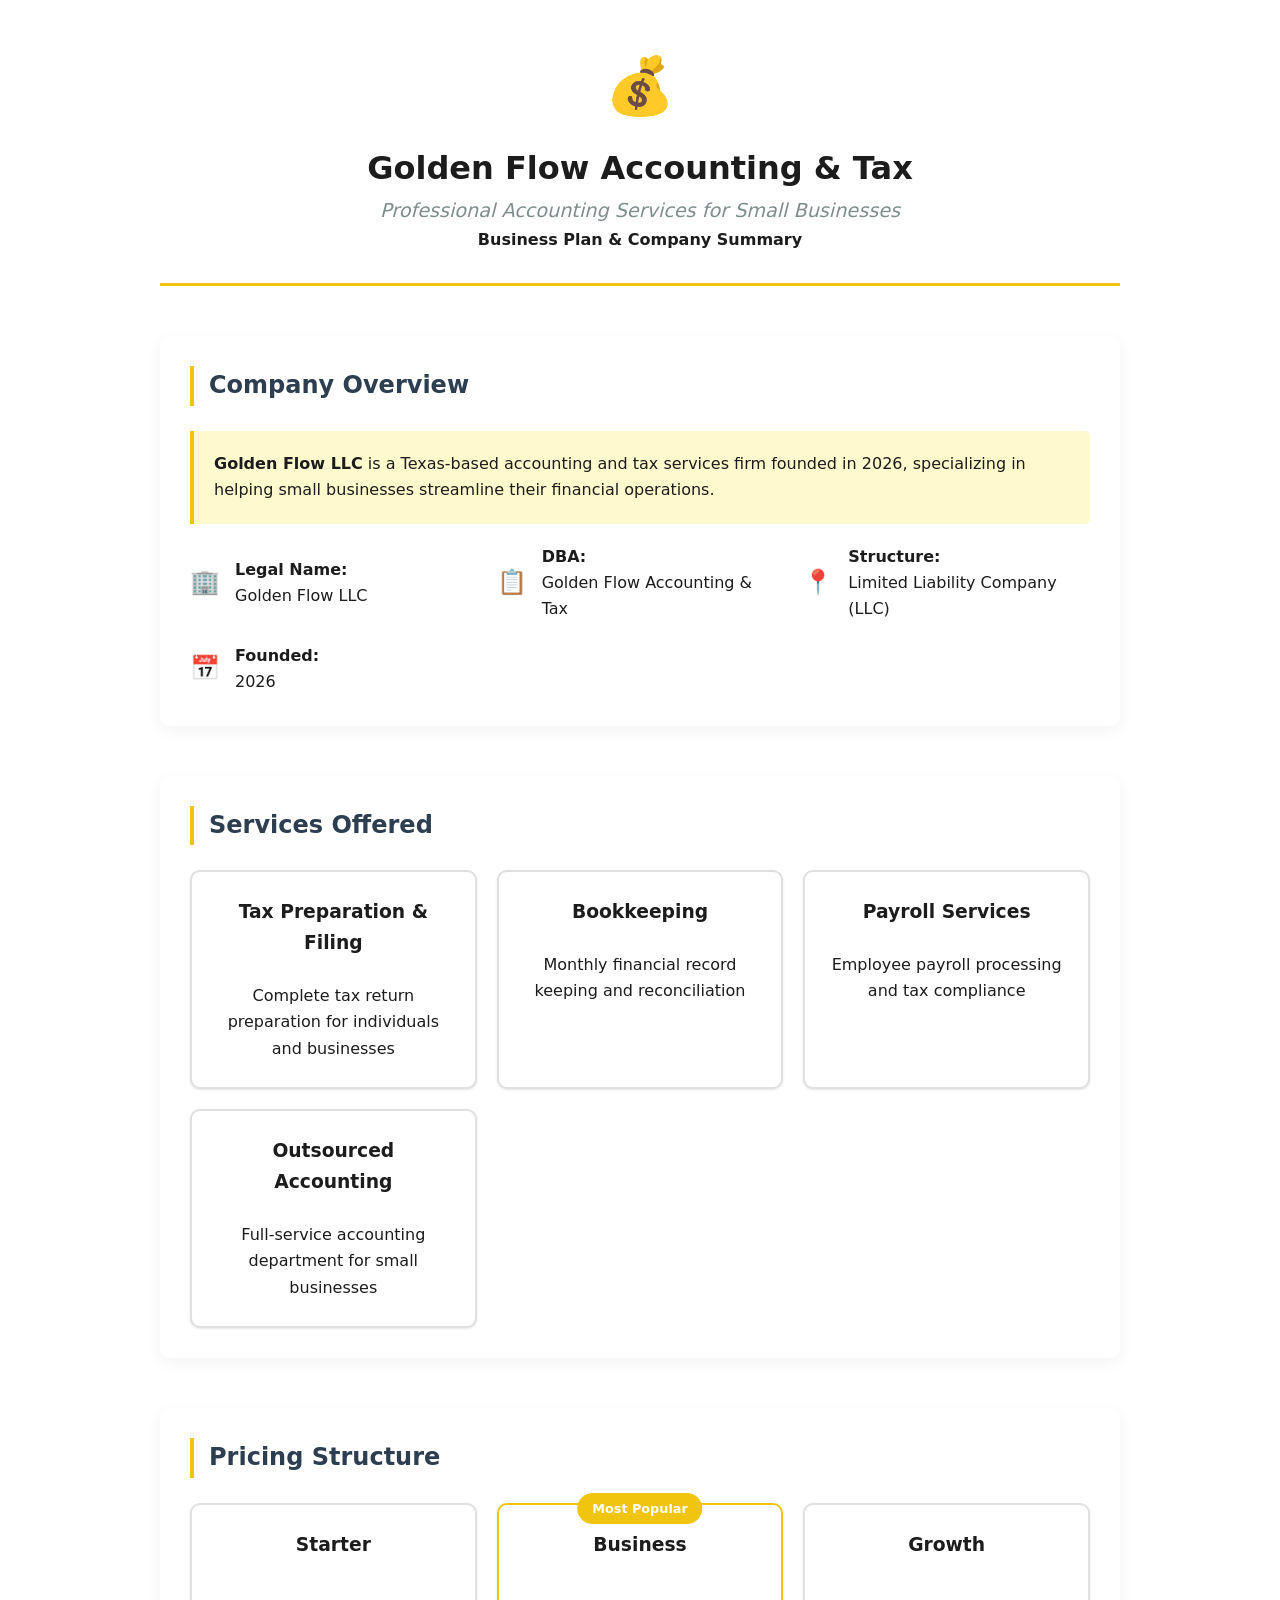
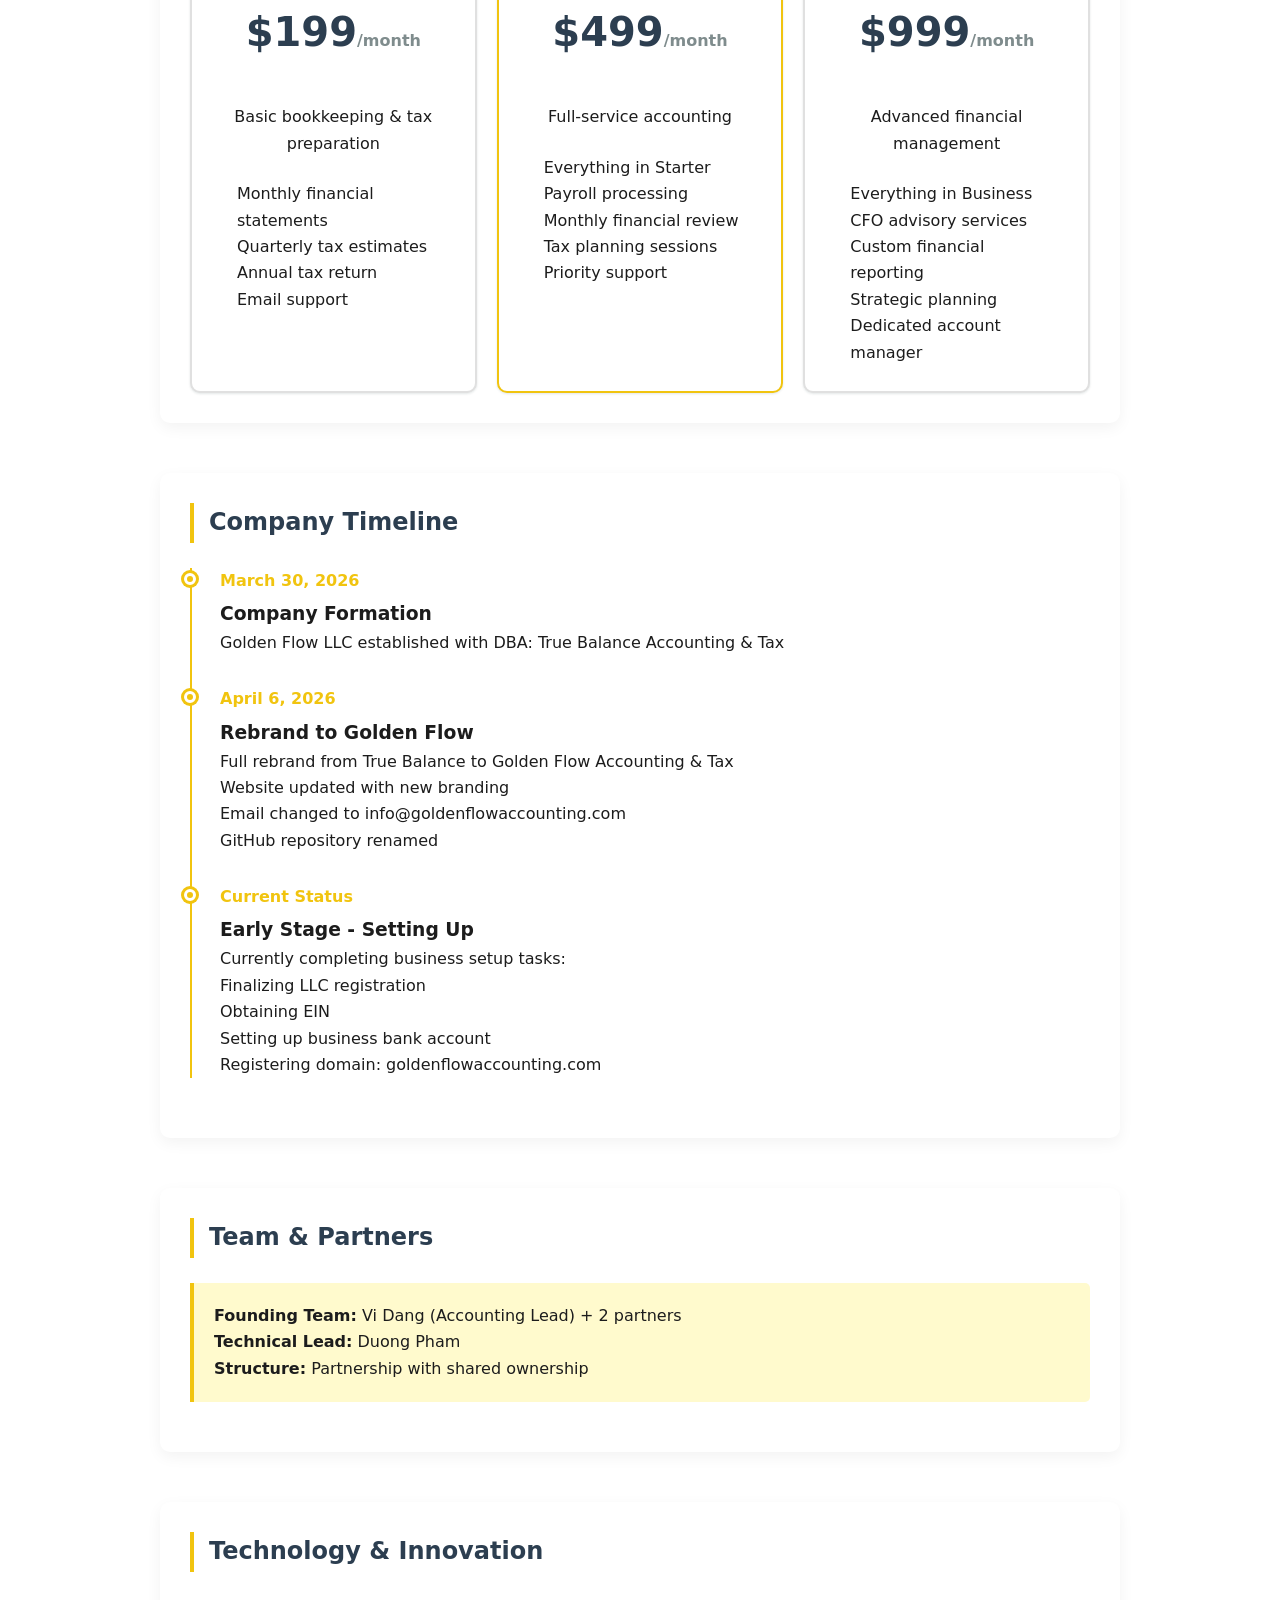
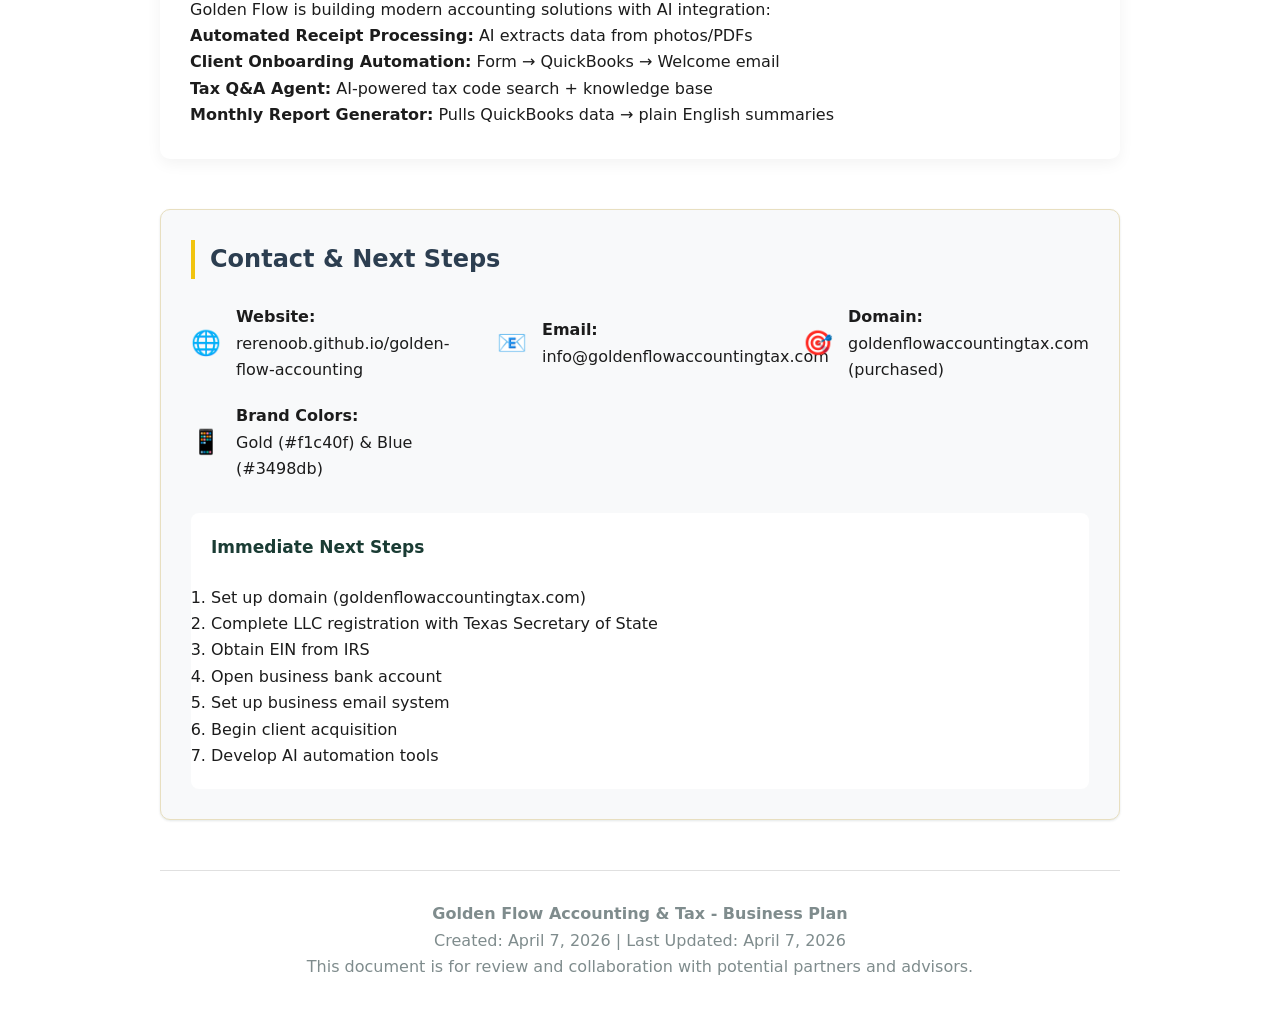
==== business-plan.html @ 3f75781b "Update to goldenflowaccountingtax.com domain" ====
<!DOCTYPE html>
<html lang="en">
<head>
    <meta charset="UTF-8">
    <meta name="viewport" content="width=device-width, initial-scale=1.0">
    <title>Golden Flow Accounting & Tax - Business Plan</title>
    <link rel="stylesheet" href="style.css">
    <style>
        .business-plan {
            max-width: 1000px;
            margin: 0 auto;
            padding: 40px 20px;
        }
        .header {
            text-align: center;
            margin-bottom: 50px;
            padding-bottom: 30px;
            border-bottom: 3px solid #f1c40f;
        }
        .logo {
            font-size: 3.5rem;
            color: #f1c40f;
            margin-bottom: 10px;
        }
        .tagline {
            font-size: 1.2rem;
            color: #7f8c8d;
            font-style: italic;
        }
        .section {
            margin-bottom: 50px;
            background: white;
            padding: 30px;
            border-radius: 10px;
            box-shadow: 0 5px 15px rgba(0,0,0,0.05);
        }
        .section-title {
            color: #2c3e50;
            border-left: 4px solid #f1c40f;
            padding-left: 15px;
            margin-bottom: 25px;
        }
        .highlight-box {
            background: #fffacd;
            border-left: 4px solid #f1c40f;
            padding: 20px;
            margin: 20px 0;
            border-radius: 0 5px 5px 0;
        }
        .timeline {
            position: relative;
            padding-left: 30px;
        }
        .timeline:before {
            content: '';
            position: absolute;
            left: 0;
            top: 0;
            bottom: 0;
            width: 2px;
            background: #f1c40f;
        }
        .timeline-item {
            position: relative;
            margin-bottom: 30px;
        }
        .timeline-item:before {
            content: '';
            position: absolute;
            left: -36px;
            top: 5px;
            width: 12px;
            height: 12px;
            border-radius: 50%;
            background: #f1c40f;
            border: 3px solid white;
            box-shadow: 0 0 0 3px #f1c40f;
        }
        .timeline-date {
            font-weight: bold;
            color: #f1c40f;
            margin-bottom: 5px;
        }
        .pricing-table {
            display: grid;
            grid-template-columns: repeat(auto-fit, minmax(280px, 1fr));
            gap: 20px;
            margin-top: 20px;
        }
        .pricing-card {
            background: white;
            border: 2px solid #e0e0e0;
            border-radius: 10px;
            padding: 25px;
            text-align: center;
            transition: transform 0.3s, border-color 0.3s;
        }
        .pricing-card:hover {
            transform: translateY(-5px);
            border-color: #f1c40f;
        }
        .pricing-card.featured {
            border-color: #f1c40f;
            position: relative;
        }
        .pricing-card.featured:before {
            content: 'Most Popular';
            position: absolute;
            top: -12px;
            left: 50%;
            transform: translateX(-50%);
            background: #f1c40f;
            color: white;
            padding: 5px 15px;
            border-radius: 20px;
            font-size: 0.8rem;
            font-weight: bold;
        }
        .price {
            font-size: 2.5rem;
            font-weight: bold;
            color: #2c3e50;
            margin: 15px 0;
        }
        .price span {
            font-size: 1rem;
            color: #7f8c8d;
        }
        .contact-info {
            background: #f8f9fa;
            padding: 30px;
            border-radius: 10px;
            margin-top: 40px;
        }
        .contact-grid {
            display: grid;
            grid-template-columns: repeat(auto-fit, minmax(250px, 1fr));
            gap: 20px;
            margin-top: 20px;
        }
        .contact-item {
            display: flex;
            align-items: center;
            gap: 15px;
        }
        .contact-icon {
            font-size: 1.5rem;
            color: #f1c40f;
        }
        @media (max-width: 768px) {
            .business-plan {
                padding: 20px 15px;
            }
            .section {
                padding: 20px;
            }
            .pricing-table {
                grid-template-columns: 1fr;
            }
        }
    </style>
</head>
<body>
    <div class="business-plan">
        <div class="header">
            <div class="logo">💰</div>
            <h1>Golden Flow Accounting & Tax</h1>
            <p class="tagline">Professional Accounting Services for Small Businesses</p>
            <p><strong>Business Plan & Company Summary</strong></p>
        </div>

        <div class="section">
            <h2 class="section-title">Company Overview</h2>
            <div class="highlight-box">
                <strong>Golden Flow LLC</strong> is a Texas-based accounting and tax services firm founded in 2026, 
                specializing in helping small businesses streamline their financial operations.
            </div>
            
            <div class="contact-grid">
                <div class="contact-item">
                    <div class="contact-icon">🏢</div>
                    <div>
                        <strong>Legal Name:</strong><br>
                        Golden Flow LLC
                    </div>
                </div>
                <div class="contact-item">
                    <div class="contact-icon">📋</div>
                    <div>
                        <strong>DBA:</strong><br>
                        Golden Flow Accounting & Tax
                    </div>
                </div>
                <div class="contact-item">
                    <div class="contact-icon">📍</div>
                    <div>
                        <strong>Structure:</strong><br>
                        Limited Liability Company (LLC)
                    </div>
                </div>
                <div class="contact-item">
                    <div class="contact-icon">📅</div>
                    <div>
                        <strong>Founded:</strong><br>
                        2026
                    </div>
                </div>
            </div>
        </div>

        <div class="section">
            <h2 class="section-title">Services Offered</h2>
            <div class="pricing-table">
                <div class="pricing-card">
                    <h3>Tax Preparation & Filing</h3>
                    <p>Complete tax return preparation for individuals and businesses</p>
                </div>
                <div class="pricing-card">
                    <h3>Bookkeeping</h3>
                    <p>Monthly financial record keeping and reconciliation</p>
                </div>
                <div class="pricing-card">
                    <h3>Payroll Services</h3>
                    <p>Employee payroll processing and tax compliance</p>
                </div>
                <div class="pricing-card">
                    <h3>Outsourced Accounting</h3>
                    <p>Full-service accounting department for small businesses</p>
                </div>
            </div>
        </div>

        <div class="section">
            <h2 class="section-title">Pricing Structure</h2>
            <div class="pricing-table">
                <div class="pricing-card">
                    <h3>Starter</h3>
                    <div class="price">$199<span>/month</span></div>
                    <p>Basic bookkeeping & tax preparation</p>
                    <ul style="text-align: left; padding-left: 20px;">
                        <li>Monthly financial statements</li>
                        <li>Quarterly tax estimates</li>
                        <li>Annual tax return</li>
                        <li>Email support</li>
                    </ul>
                </div>
                <div class="pricing-card featured">
                    <h3>Business</h3>
                    <div class="price">$499<span>/month</span></div>
                    <p>Full-service accounting</p>
                    <ul style="text-align: left; padding-left: 20px;">
                        <li>Everything in Starter</li>
                        <li>Payroll processing</li>
                        <li>Monthly financial review</li>
                        <li>Tax planning sessions</li>
                        <li>Priority support</li>
                    </ul>
                </div>
                <div class="pricing-card">
                    <h3>Growth</h3>
                    <div class="price">$999<span>/month</span></div>
                    <p>Advanced financial management</p>
                    <ul style="text-align: left; padding-left: 20px;">
                        <li>Everything in Business</li>
                        <li>CFO advisory services</li>
                        <li>Custom financial reporting</li>
                        <li>Strategic planning</li>
                        <li>Dedicated account manager</li>
                    </ul>
                </div>
            </div>
        </div>

        <div class="section">
            <h2 class="section-title">Company Timeline</h2>
            <div class="timeline">
                <div class="timeline-item">
                    <div class="timeline-date">March 30, 2026</div>
                    <h3>Company Formation</h3>
                    <p>Golden Flow LLC established with DBA: True Balance Accounting & Tax</p>
                </div>
                <div class="timeline-item">
                    <div class="timeline-date">April 6, 2026</div>
                    <h3>Rebrand to Golden Flow</h3>
                    <p>Full rebrand from True Balance to Golden Flow Accounting & Tax</p>
                    <ul>
                        <li>Website updated with new branding</li>
                        <li>Email changed to info@goldenflowaccounting.com</li>
                        <li>GitHub repository renamed</li>
                    </ul>
                </div>
                <div class="timeline-item">
                    <div class="timeline-date">Current Status</div>
                    <h3>Early Stage - Setting Up</h3>
                    <p>Currently completing business setup tasks:</p>
                    <ul>
                        <li>Finalizing LLC registration</li>
                        <li>Obtaining EIN</li>
                        <li>Setting up business bank account</li>
                        <li>Registering domain: goldenflowaccounting.com</li>
                    </ul>
                </div>
            </div>
        </div>

        <div class="section">
            <h2 class="section-title">Team & Partners</h2>
            <div class="highlight-box">
                <strong>Founding Team:</strong> Vi Dang (Accounting Lead) + 2 partners<br>
                <strong>Technical Lead:</strong> Duong Pham<br>
                <strong>Structure:</strong> Partnership with shared ownership
            </div>
        </div>

        <div class="section">
            <h2 class="section-title">Technology & Innovation</h2>
            <p>Golden Flow is building modern accounting solutions with AI integration:</p>
            <ul>
                <li><strong>Automated Receipt Processing:</strong> AI extracts data from photos/PDFs</li>
                <li><strong>Client Onboarding Automation:</strong> Form → QuickBooks → Welcome email</li>
                <li><strong>Tax Q&A Agent:</strong> AI-powered tax code search + knowledge base</li>
                <li><strong>Monthly Report Generator:</strong> Pulls QuickBooks data → plain English summaries</li>
            </ul>
        </div>

        <div class="contact-info">
            <h2 class="section-title">Contact & Next Steps</h2>
            <div class="contact-grid">
                <div class="contact-item">
                    <div class="contact-icon">🌐</div>
                    <div>
                        <strong>Website:</strong><br>
                        <a href="https://rerenoob.github.io/golden-flow-accounting/">rerenoob.github.io/golden-flow-accounting</a>
                    </div>
                </div>
                <div class="contact-item">
                    <div class="contact-icon">📧</div>
                    <div>
                        <strong>Email:</strong><br>
                        info@goldenflowaccountingtax.com
                    </div>
                </div>
                <div class="contact-item">
                    <div class="contact-icon">🎯</div>
                    <div>
                        <strong>Domain:</strong><br>
                        goldenflowaccountingtax.com (purchased)
                    </div>
                </div>
                <div class="contact-item">
                    <div class="contact-icon">📱</div>
                    <div>
                        <strong>Brand Colors:</strong><br>
                        Gold (#f1c40f) & Blue (#3498db)
                    </div>
                </div>
            </div>
            
            <div style="margin-top: 30px; padding: 20px; background: white; border-radius: 8px;">
                <h3>Immediate Next Steps</h3>
                <ol>
                    <li>Set up domain (goldenflowaccountingtax.com)</li>
                    <li>Complete LLC registration with Texas Secretary of State</li>
                    <li>Obtain EIN from IRS</li>
                    <li>Open business bank account</li>
                    <li>Set up business email system</li>
                    <li>Begin client acquisition</li>
                    <li>Develop AI automation tools</li>
                </ol>
            </div>
        </div>

        <div style="text-align: center; margin-top: 50px; padding-top: 30px; border-top: 1px solid #e0e0e0; color: #7f8c8d;">
            <p><strong>Golden Flow Accounting & Tax - Business Plan</strong></p>
            <p>Created: April 7, 2026 | Last Updated: April 7, 2026</p>
            <p>This document is for review and collaboration with potential partners and advisors.</p>
        </div>
    </div>
</body>
</html>
---- style.css ----
/* ================================================================
   Golden Flow Accounting and Tax — style.css
   ================================================================ */

/* ── Custom Properties ─────────────────────────────────────────── */
:root {
  --color-primary:       #1A3C34;   /* Deep forest green */
  --color-primary-dark:  #122820;
  --color-primary-mid:   #2C5F2E;
  --color-accent:        #C9A84C;   /* Warm gold */
  --color-accent-dark:   #A8892E;
  --color-accent-light:  #F5ECD0;
  --color-gold:          #C9A84C;   /* Gold highlight */
  --color-text:          #1C1C1C;
  --color-text-muted:    #5A5A4A;
  --color-border:        #E8DFC0;
  --color-bg:            #ffffff;
  --color-bg-alt:        #FAFAF7;
  --color-bg-dark:       #111A0F;

  --font-sans:   'Inter', system-ui, -apple-system, sans-serif;
  --font-serif:  'Merriweather', Georgia, serif;

  --radius-sm:   6px;
  --radius-md:   12px;
  --radius-lg:   20px;
  --radius-xl:   32px;

  --shadow-sm:   0 1px 3px rgba(26,60,52,.07), 0 1px 2px rgba(26,60,52,.05);
  --shadow-md:   0 4px 16px rgba(26,60,52,.10), 0 2px 6px rgba(26,60,52,.06);
  --shadow-lg:   0 12px 40px rgba(26,60,52,.14), 0 4px 12px rgba(26,60,52,.08);

  --transition:  all 0.22s ease;
  --max-w:       1160px;
}

/* ── Reset & Base ───────────────────────────────────────────────── */
*, *::before, *::after { box-sizing: border-box; margin: 0; padding: 0; }

html {
  scroll-behavior: smooth;
  font-size: 16px;
  -webkit-text-size-adjust: 100%;
}

body {
  font-family: var(--font-sans);
  color: var(--color-text);
  background: var(--color-bg);
  line-height: 1.65;
  -webkit-font-smoothing: antialiased;
  overflow-x: hidden;
}

img, svg { display: block; max-width: 100%; }
a { color: inherit; text-decoration: none; }
ul { list-style: none; }
button, input, select, textarea {
  font: inherit;
  color: inherit;
  border: none;
  background: transparent;
  outline: none;
}
button { cursor: pointer; }

/* ── Utility ────────────────────────────────────────────────────── */
.container {
  width: 100%;
  max-width: var(--max-w);
  margin: 0 auto;
  padding: 0 24px;
}

.section       { padding: 96px 0; }
.section-alt   { background: var(--color-bg-alt); }

.section-header {
  text-align: center;
  max-width: 680px;
  margin: 0 auto 64px;
}

.section-label {
  display: inline-block;
  font-size: 0.78rem;
  font-weight: 600;
  letter-spacing: 0.12em;
  text-transform: uppercase;
  color: var(--color-accent);
  margin-bottom: 12px;
}

.section-header h2 {
  font-family: var(--font-serif);
  font-size: clamp(1.75rem, 3.5vw, 2.5rem);
  line-height: 1.25;
  color: var(--color-primary);
  margin-bottom: 16px;
}

.section-sub {
  font-size: 1.0625rem;
  color: var(--color-text-muted);
  line-height: 1.7;
}

.accent-text { color: var(--color-accent); }

/* ── Buttons ────────────────────────────────────────────────────── */
.btn {
  display: inline-flex;
  align-items: center;
  gap: 8px;
  padding: 12px 26px;
  border-radius: var(--radius-sm);
  font-size: 0.9375rem;
  font-weight: 600;
  line-height: 1;
  transition: var(--transition);
  white-space: nowrap;
}

.btn-primary {
  background: var(--color-accent);
  color: #fff;
  box-shadow: 0 2px 8px rgba(201,168,76,.3);
}
.btn-primary:hover {
  background: var(--color-accent-dark);
  box-shadow: 0 4px 14px rgba(201,168,76,.4);
  transform: translateY(-1px);
}

.btn-outline {
  border: 2px solid rgba(255,255,255,.45);
  color: #fff;
}
.btn-outline:hover {
  border-color: #fff;
  background: rgba(255,255,255,.12);
}

.btn-lg { padding: 15px 32px; font-size: 1rem; }

/* ── Reveal animation ───────────────────────────────────────────── */
.reveal {
  opacity: 0;
  transform: translateY(24px);
  transition: opacity 0.5s ease, transform 0.5s ease;
}
.reveal.visible {
  opacity: 1;
  transform: none;
}

/* ================================================================
   NAVIGATION
   ================================================================ */
.site-header {
  position: sticky;
  top: 0;
  z-index: 100;
  background: var(--color-primary);
  transition: box-shadow 0.2s ease;
}
.site-header.scrolled {
  box-shadow: 0 2px 20px rgba(0,0,0,.25);
}

.nav {
  display: flex;
  align-items: center;
  justify-content: space-between;
  height: 68px;
  gap: 24px;
}

.nav-logo {
  display: flex;
  align-items: center;
  gap: 10px;
  flex-shrink: 0;
}

.logo-mark {
  width: 38px;
  height: 38px;
  border-radius: var(--radius-sm);
  background: var(--color-accent);
  color: #fff;
  font-weight: 700;
  font-size: 0.875rem;
  display: grid;
  place-items: center;
  flex-shrink: 0;
  letter-spacing: 0.04em;
}

.logo-text {
  color: #fff;
  font-size: 0.9375rem;
  font-weight: 600;
  line-height: 1.25;
}
.logo-text em {
  display: block;
  font-style: normal;
  font-weight: 400;
  font-size: 0.75rem;
  opacity: 0.75;
  letter-spacing: 0.01em;
}

.nav-links {
  display: flex;
  align-items: center;
  gap: 4px;
}

.nav-links a {
  color: rgba(255,255,255,.8);
  font-size: 0.9rem;
  font-weight: 500;
  padding: 7px 14px;
  border-radius: var(--radius-sm);
  transition: var(--transition);
}
.nav-links a:hover,
.nav-links a.active {
  color: #fff;
  background: rgba(255,255,255,.1);
}

.nav-cta {
  background: var(--color-accent) !important;
  color: #fff !important;
  margin-left: 8px;
  box-shadow: 0 2px 8px rgba(201,168,76,.35);
}
.nav-cta:hover {
  background: var(--color-accent-dark) !important;
}

.nav-toggle {
  display: none;
  flex-direction: column;
  justify-content: center;
  align-items: center;
  gap: 5px;
  padding: 10px;
  margin-left: auto;
  min-width: 44px;
  min-height: 44px;
}
.nav-toggle span {
  display: block;
  width: 22px;
  height: 2px;
  background: #fff;
  border-radius: 2px;
  transition: var(--transition);
}

/* ================================================================
   HERO
   ================================================================ */
.hero {
  position: relative;
  background: linear-gradient(135deg, var(--color-primary-dark) 0%, var(--color-primary) 50%, var(--color-primary-mid) 100%);
  overflow: hidden;
  padding: 100px 0 0;
}

.hero-bg-shape {
  position: absolute;
  top: -120px;
  right: -80px;
  width: 600px;
  height: 600px;
  background: radial-gradient(circle, rgba(201,168,76,.18) 0%, transparent 70%);
  pointer-events: none;
}

.hero-inner {
  display: grid;
  grid-template-columns: 1fr auto;
  gap: 48px;
  align-items: center;
  padding-bottom: 80px;
}

.hero-eyebrow {
  font-size: 0.8rem;
  font-weight: 600;
  letter-spacing: 0.12em;
  text-transform: uppercase;
  color: var(--color-accent);
  margin-bottom: 20px;
  opacity: 0.9;
}

.hero-content h1 {
  font-family: var(--font-serif);
  font-size: clamp(2rem, 4.5vw, 3.25rem);
  color: #fff;
  line-height: 1.2;
  margin-bottom: 24px;
}

.hero-sub {
  font-size: 1.0625rem;
  color: rgba(255,255,255,.75);
  max-width: 520px;
  line-height: 1.7;
  margin-bottom: 36px;
}

.hero-actions {
  display: flex;
  gap: 14px;
  flex-wrap: wrap;
  margin-bottom: 36px;
}

.hero-trust {
  display: flex;
  gap: 24px;
  flex-wrap: wrap;
}
.hero-trust li {
  display: flex;
  align-items: center;
  gap: 7px;
  font-size: 0.875rem;
  color: rgba(255,255,255,.7);
}
.check-icon {
  color: var(--color-accent);
  font-weight: 700;
  font-size: 1rem;
}

/* Hero visual cards */
.hero-visual {
  display: flex;
  flex-direction: column;
  gap: 14px;
  min-width: 220px;
}

.hero-card {
  background: rgba(255,255,255,.07);
  border: 1px solid rgba(255,255,255,.12);
  backdrop-filter: blur(8px);
  border-radius: var(--radius-md);
  padding: 18px 20px;
  color: #fff;
}

.hc-label {
  font-size: 0.72rem;
  font-weight: 600;
  letter-spacing: 0.08em;
  text-transform: uppercase;
  opacity: 0.6;
  margin-bottom: 6px;
}
.hc-value {
  font-size: 1rem;
  font-weight: 600;
}
.hc-bar {
  margin-top: 10px;
  height: 4px;
  background: rgba(255,255,255,.15);
  border-radius: 4px;
  overflow: hidden;
}
.hc-fill {
  height: 100%;
  width: 82%;
  background: var(--color-accent);
  border-radius: 4px;
}
.hc-dot {
  width: 8px;
  height: 8px;
  border-radius: 50%;
  margin-top: 8px;
}
.dot-green { background: #FFD966; box-shadow: 0 0 8px rgba(255,217,102,.6); }

.hero-wave {
  line-height: 0;
  margin-top: -2px;
}
.hero-wave svg {
  width: 100%;
  height: 60px;
}

/* ================================================================
   SERVICES
   ================================================================ */
.services-grid {
  display: grid;
  grid-template-columns: repeat(auto-fit, minmax(260px, 1fr));
  gap: 24px;
}

.service-card {
  background: var(--color-bg);
  border: 1px solid var(--color-border);
  border-radius: var(--radius-lg);
  padding: 36px 32px 32px;
  box-shadow: var(--shadow-sm);
  transition: var(--transition);
  position: relative;
  overflow: hidden;
}

.service-card::before {
  content: '';
  position: absolute;
  top: 0;
  left: 0;
  right: 0;
  height: 3px;
  background: var(--color-accent);
  opacity: 0;
  transition: opacity 0.22s ease;
}

.service-card:hover {
  transform: translateY(-4px);
  box-shadow: var(--shadow-lg);
  border-color: var(--color-accent);
}
.service-card:hover::before { opacity: 1; }

.service-icon {
  width: 56px;
  height: 56px;
  border-radius: var(--radius-md);
  background: var(--color-accent-light);
  color: var(--color-accent);
  display: grid;
  place-items: center;
  margin-bottom: 22px;
}
.service-icon svg { width: 30px; height: 30px; }

.service-card h3 {
  font-size: 1.125rem;
  font-weight: 700;
  color: var(--color-primary);
  margin-bottom: 12px;
}

.service-card p {
  font-size: 0.9375rem;
  color: var(--color-text-muted);
  line-height: 1.65;
  margin-bottom: 20px;
}

.service-features {
  border-top: 1px solid var(--color-border);
  padding-top: 16px;
  display: flex;
  flex-direction: column;
  gap: 8px;
}
.service-features li {
  font-size: 0.85rem;
  color: var(--color-text-muted);
  padding-left: 18px;
  position: relative;
}
.service-features li::before {
  content: '✓';
  position: absolute;
  left: 0;
  color: var(--color-accent);
  font-weight: 700;
}

/* ================================================================
   WHY US / PILLARS
   ================================================================ */
.pillars-grid {
  display: grid;
  grid-template-columns: repeat(auto-fit, minmax(300px, 1fr));
  gap: 32px;
}

.pillar {
  display: flex;
  flex-direction: column;
  gap: 14px;
}

.pillar-icon {
  width: 52px;
  height: 52px;
  flex-shrink: 0;
}
.pillar-icon svg { width: 52px; height: 52px; }

.pillar h3 {
  font-size: 1.0625rem;
  font-weight: 700;
  color: var(--color-primary);
}

.pillar p {
  font-size: 0.9375rem;
  color: var(--color-text-muted);
  line-height: 1.65;
}

/* ================================================================
   PRICING
   ================================================================ */
.pricing-grid {
  display: grid;
  grid-template-columns: repeat(3, 1fr);
  gap: 24px;
  align-items: start;
}

.pricing-card {
  background: var(--color-bg);
  border: 1px solid var(--color-border);
  border-radius: var(--radius-lg);
  padding: 36px 32px 32px;
  box-shadow: var(--shadow-sm);
  transition: var(--transition);
  position: relative;
  display: flex;
  flex-direction: column;
  gap: 24px;
}

.pricing-card:hover {
  transform: translateY(-4px);
  box-shadow: var(--shadow-lg);
  border-color: var(--color-accent);
}

.pricing-card--featured {
  background: var(--color-primary);
  border-color: var(--color-primary);
  box-shadow: var(--shadow-lg);
  transform: translateY(-10px);
}

.pricing-card--featured:hover {
  transform: translateY(-14px);
  border-color: var(--color-primary-mid);
}

.pricing-badge {
  position: absolute;
  top: -14px;
  left: 50%;
  transform: translateX(-50%);
  background: var(--color-accent);
  color: #fff;
  font-size: 0.72rem;
  font-weight: 700;
  letter-spacing: 0.1em;
  text-transform: uppercase;
  padding: 5px 18px;
  border-radius: 20px;
  white-space: nowrap;
}

.pricing-card-header h3 {
  font-size: 1.125rem;
  font-weight: 700;
  color: var(--color-primary);
  margin-bottom: 14px;
}

.pricing-card--featured .pricing-card-header h3 {
  color: #fff;
}

.pricing-price {
  display: flex;
  align-items: baseline;
  gap: 3px;
  flex-wrap: wrap;
}

.pricing-from {
  font-size: 0.75rem;
  color: var(--color-text-muted);
  font-weight: 500;
  width: 100%;
  margin-bottom: 4px;
}

.pricing-card--featured .pricing-from {
  color: rgba(255,255,255,.55);
}

.pricing-amount {
  font-family: var(--font-serif);
  font-size: 2.5rem;
  font-weight: 700;
  color: var(--color-primary);
  line-height: 1;
}

.pricing-card--featured .pricing-amount {
  color: #fff;
}

.pricing-period {
  font-size: 1rem;
  color: var(--color-text-muted);
  font-weight: 500;
  align-self: flex-end;
  margin-bottom: 3px;
}

.pricing-card--featured .pricing-period {
  color: rgba(255,255,255,.55);
}

.pricing-features {
  flex: 1;
  display: flex;
  flex-direction: column;
  gap: 10px;
  border-top: 1px solid var(--color-border);
  padding-top: 20px;
}

.pricing-card--featured .pricing-features {
  border-color: rgba(255,255,255,.15);
}

.pricing-features li {
  font-size: 0.875rem;
  color: var(--color-text-muted);
  padding-left: 22px;
  position: relative;
  line-height: 1.5;
}

.pricing-features li::before {
  content: '✓';
  position: absolute;
  left: 0;
  color: var(--color-accent);
  font-weight: 700;
}

.pricing-card--featured .pricing-features li {
  color: rgba(255,255,255,.8);
}

.pricing-card--featured .pricing-features li::before {
  color: #FFD966;
}

.pricing-card .btn {
  width: 100%;
  justify-content: center;
}

.btn-ghost {
  display: inline-flex;
  align-items: center;
  gap: 8px;
  padding: 12px 26px;
  border-radius: var(--radius-sm);
  font-size: 0.9375rem;
  font-weight: 600;
  line-height: 1;
  transition: var(--transition);
  white-space: nowrap;
  border: 2px solid var(--color-border);
  color: var(--color-primary);
  background: transparent;
}

.btn-ghost:hover {
  border-color: var(--color-accent);
  color: var(--color-accent);
  background: var(--color-accent-light);
}

.pricing-note {
  text-align: center;
  margin-top: 48px;
  font-size: 0.9rem;
  color: var(--color-text-muted);
  max-width: 580px;
  margin-left: auto;
  margin-right: auto;
  line-height: 1.65;
}

.pricing-note a {
  color: var(--color-accent);
  font-weight: 600;
}

.pricing-note a:hover {
  text-decoration: underline;
}

/* ================================================================
   ABOUT
   ================================================================ */
.about-inner {
  display: grid;
  grid-template-columns: 1fr 1.1fr;
  gap: 72px;
  align-items: center;
}

.about-visual {
  position: relative;
}

.about-shape {
  width: 100%;
  aspect-ratio: 4 / 3;
  border-radius: var(--radius-xl);
  background: linear-gradient(135deg, var(--color-primary-dark), var(--color-primary-mid));
  position: relative;
  overflow: hidden;
}

.about-shape::after {
  content: '';
  position: absolute;
  inset: 0;
  background: url("data:image/svg+xml,%3Csvg width='60' height='60' viewBox='0 0 60 60' xmlns='http://www.w3.org/2000/svg'%3E%3Cg fill='none' fill-rule='evenodd'%3E%3Cg fill='%23ffffff' fill-opacity='0.04'%3E%3Cpath d='M36 34v-4h-2v4h-4v2h4v4h2v-4h4v-2h-4zm0-30V0h-2v4h-4v2h4v4h2V6h4V4h-4zM6 34v-4H4v4H0v2h4v4h2v-4h4v-2H6zM6 4V0H4v4H0v2h4v4h2V6h4V4H6z'/%3E%3C/g%3E%3C/g%3E%3C/svg%3E");
}

.about-stats {
  position: absolute;
  bottom: -24px;
  right: -24px;
  display: flex;
  flex-direction: column;
  gap: 12px;
}

.stat {
  background: #fff;
  border-radius: var(--radius-md);
  padding: 16px 22px;
  box-shadow: var(--shadow-md);
  border: 1px solid var(--color-border);
  text-align: center;
  min-width: 140px;
}

.stat-number {
  display: block;
  font-family: var(--font-serif);
  font-size: 1.625rem;
  font-weight: 700;
  color: var(--color-primary);
  line-height: 1;
  margin-bottom: 4px;
}

.stat-label {
  display: block;
  font-size: 0.75rem;
  font-weight: 600;
  letter-spacing: 0.06em;
  text-transform: uppercase;
  color: var(--color-text-muted);
}

.about-content .section-label { text-align: left; }

.about-content h2 {
  font-family: var(--font-serif);
  font-size: clamp(1.6rem, 3vw, 2.25rem);
  color: var(--color-primary);
  line-height: 1.25;
  margin-bottom: 24px;
}

.about-content p {
  font-size: 0.9375rem;
  color: var(--color-text-muted);
  line-height: 1.7;
  margin-bottom: 16px;
}
.about-content p:last-of-type { margin-bottom: 32px; }

/* ================================================================
   CONTACT
   ================================================================ */
.contact-layout {
  display: grid;
  grid-template-columns: 1fr 320px;
  gap: 56px;
  align-items: start;
}

/* Form */
.contact-form {
  background: var(--color-bg);
  border: 1px solid var(--color-border);
  border-radius: var(--radius-lg);
  padding: 40px;
  box-shadow: var(--shadow-md);
}

.form-row {
  display: grid;
  grid-template-columns: 1fr 1fr;
  gap: 20px;
  margin-bottom: 20px;
}

.form-group {
  display: flex;
  flex-direction: column;
  gap: 6px;
}
.form-group:last-child { margin-bottom: 0; }

label {
  font-size: 0.875rem;
  font-weight: 600;
  color: var(--color-primary);
}

.required { color: var(--color-accent); }

input, select, textarea {
  padding: 11px 15px;
  border: 1.5px solid var(--color-border);
  border-radius: var(--radius-sm);
  background: var(--color-bg-alt);
  font-size: 0.9375rem;
  color: var(--color-text);
  transition: border-color 0.18s ease, box-shadow 0.18s ease;
  width: 100%;
}

input::placeholder, textarea::placeholder { color: #B0A888; }

input:focus, select:focus, textarea:focus {
  border-color: var(--color-accent);
  background: #fff;
  box-shadow: 0 0 0 3px rgba(201,168,76,.18);
}

input[aria-invalid="true"], textarea[aria-invalid="true"] {
  border-color: #e05a5a;
  box-shadow: 0 0 0 3px rgba(224,90,90,.1);
}

textarea { resize: vertical; min-height: 120px; }

select { cursor: pointer; }

.field-error {
  font-size: 0.8125rem;
  color: #e05a5a;
  min-height: 1rem;
}

.form-footer {
  margin-top: 28px;
  display: flex;
  flex-direction: column;
  gap: 12px;
}

.form-note {
  font-size: 0.8125rem;
  color: var(--color-text-muted);
}

.form-success {
  display: flex;
  flex-direction: column;
  align-items: center;
  justify-content: center;
  gap: 16px;
  padding: 48px 24px;
  text-align: center;
  font-size: 1rem;
  font-weight: 500;
  color: var(--color-accent-dark);
}
.form-success svg { width: 48px; height: 48px; }

/* Contact info sidebar */
.contact-info {
  padding: 32px;
  background: var(--color-bg);
  border: 1px solid var(--color-border);
  border-radius: var(--radius-lg);
  box-shadow: var(--shadow-sm);
}

.contact-info h3 {
  font-size: 1.0625rem;
  font-weight: 700;
  color: var(--color-primary);
  margin-bottom: 24px;
}

.contact-details {
  display: flex;
  flex-direction: column;
  gap: 20px;
}

.contact-details li {
  display: flex;
  gap: 14px;
  align-items: flex-start;
}

.ci-icon {
  width: 38px;
  height: 38px;
  border-radius: var(--radius-sm);
  background: var(--color-accent-light);
  color: var(--color-accent);
  display: grid;
  place-items: center;
  flex-shrink: 0;
}
.ci-icon svg { width: 18px; height: 18px; }

.contact-details strong {
  display: block;
  font-size: 0.8125rem;
  font-weight: 600;
  color: var(--color-primary);
  margin-bottom: 2px;
}
.contact-details span {
  font-size: 0.875rem;
  color: var(--color-text-muted);
}

/* ================================================================
   FOOTER
   ================================================================ */
.site-footer {
  background: var(--color-bg-dark);
  color: rgba(255,255,255,.7);
}

.footer-inner {
  display: grid;
  grid-template-columns: 1fr auto;
  gap: 64px;
  padding: 64px 24px 48px;
  align-items: start;
}

.footer-brand {
  max-width: 340px;
}

.footer-brand .nav-logo {
  margin-bottom: 20px;
}

.footer-brand p {
  font-size: 0.9rem;
  line-height: 1.65;
  margin-bottom: 16px;
}

.footer-legal {
  font-size: 0.8125rem !important;
  opacity: 0.5;
}

.footer-nav {
  display: flex;
  gap: 64px;
}

.footer-nav-col h4 {
  color: #fff;
  font-size: 0.8125rem;
  font-weight: 700;
  letter-spacing: 0.08em;
  text-transform: uppercase;
  margin-bottom: 16px;
}

.footer-nav-col ul {
  display: flex;
  flex-direction: column;
  gap: 10px;
}

.footer-nav-col a {
  font-size: 0.9rem;
  color: rgba(255,255,255,.55);
  transition: color 0.18s ease;
}
.footer-nav-col a:hover { color: #fff; }

.footer-bar {
  border-top: 1px solid rgba(255,255,255,.08);
  padding: 16px 24px;
}

.footer-bar p {
  font-size: 0.8125rem;
  color: rgba(255,255,255,.35);
  text-align: center;
}

/* ================================================================
   RESPONSIVE
   ================================================================ */

/* Tablet */
@media (max-width: 1024px) {
  .hero-inner {
    grid-template-columns: 1fr;
  }
  .hero-visual {
    display: none;
  }
  .about-inner {
    grid-template-columns: 1fr;
  }
  .about-visual {
    display: none;
  }
  .contact-layout {
    grid-template-columns: 1fr;
  }
  .footer-inner {
    grid-template-columns: 1fr;
    gap: 40px;
  }
  .footer-brand { max-width: 100%; }
  .pricing-grid {
    grid-template-columns: 1fr;
    max-width: 480px;
    margin: 0 auto;
  }
  .pricing-card--featured {
    transform: none;
    margin-top: 20px; /* room for badge above card */
  }
  .pricing-card--featured:hover {
    transform: translateY(-4px);
  }
}

/* Mobile nav */
@media (max-width: 768px) {
  .nav-toggle {
    display: flex;
  }

  .nav-links {
    display: none;
    position: absolute;
    top: 68px;
    left: 0;
    right: 0;
    background: var(--color-primary-dark);
    flex-direction: column;
    align-items: stretch;
    padding: 12px 16px 20px;
    gap: 2px;
    box-shadow: 0 8px 24px rgba(0,0,0,.3);
  }
  .nav-links.open { display: flex; }
  .nav-links a {
    display: block;
    padding: 12px 16px;
    border-radius: var(--radius-sm);
  }
  .nav-cta { margin-left: 0; margin-top: 8px; text-align: center; }

  .section { padding: 72px 0; }

  .hero { padding-top: 60px; }
  .hero-inner { padding-bottom: 56px; }
  .hero-content h1 { font-size: 2rem; }
  .hero-actions { flex-direction: column; }
  .hero-actions .btn { justify-content: center; }
  .hero-trust { flex-direction: column; gap: 10px; }

  .services-grid { grid-template-columns: 1fr; }

  .pillars-grid { grid-template-columns: 1fr; gap: 28px; }

  .form-row { grid-template-columns: 1fr; }
  .contact-form { padding: 28px 20px; }
  .form-footer .btn { width: 100%; justify-content: center; }

  .footer-nav { flex-direction: column; gap: 32px; }
  .footer-inner { padding-top: 48px; padding-bottom: 32px; }
}

@media (max-width: 480px) {
  .logo-text em { display: none; }
  .section { padding: 56px 0; }
  .section-header { margin-bottom: 36px; }
  .hero-inner { padding-bottom: 40px; }
  .service-card, .pricing-card { padding: 28px 24px; }
  .contact-info { padding: 24px; }
  .stat { min-width: 110px; padding: 12px 16px; }
}

/* ── Focus styles (accessibility) ──────────────────────────────── */
:focus-visible {
  outline: 2px solid var(--color-accent);
  outline-offset: 3px;
  border-radius: 4px;
}

/* ── Print ──────────────────────────────────────────────────────── */
@media print {
  .site-header, .hero-wave, .nav-toggle { display: none; }
  .hero { padding: 40px 0; }
  .section { padding: 40px 0; }
}
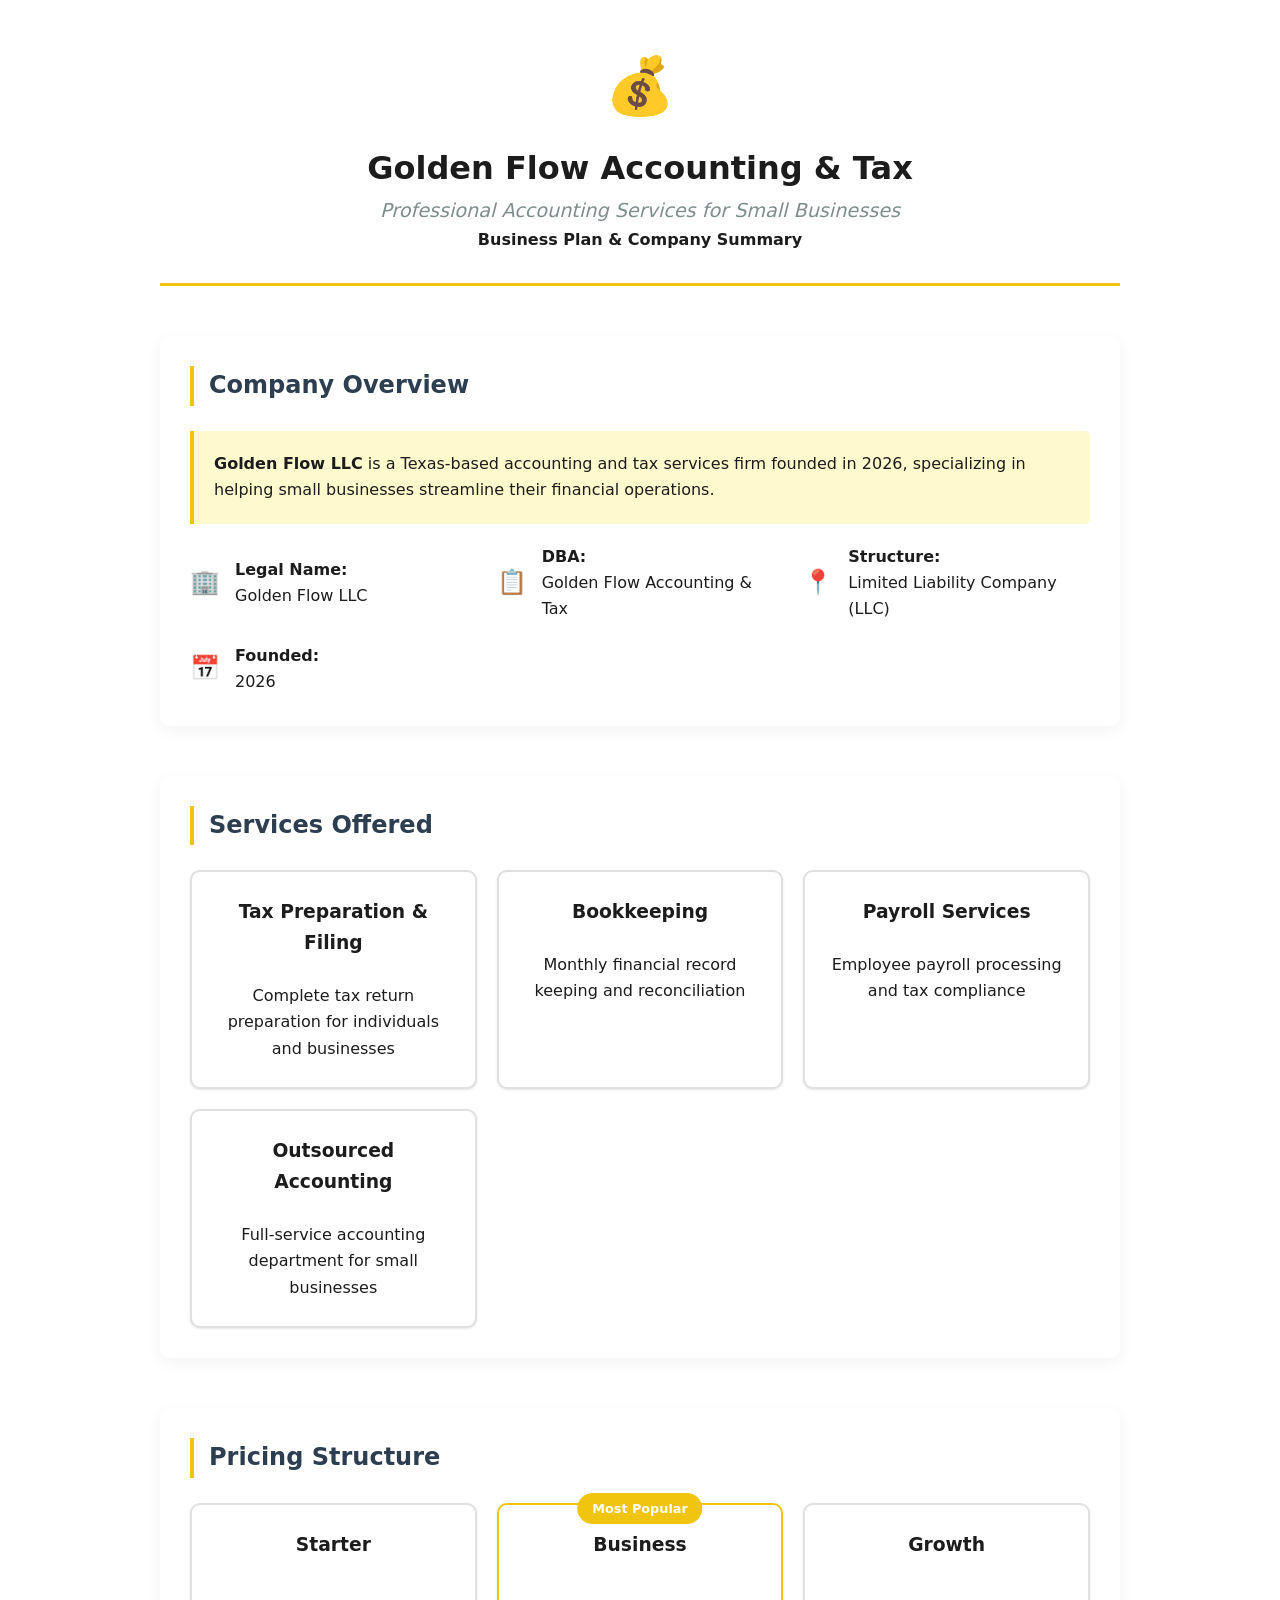
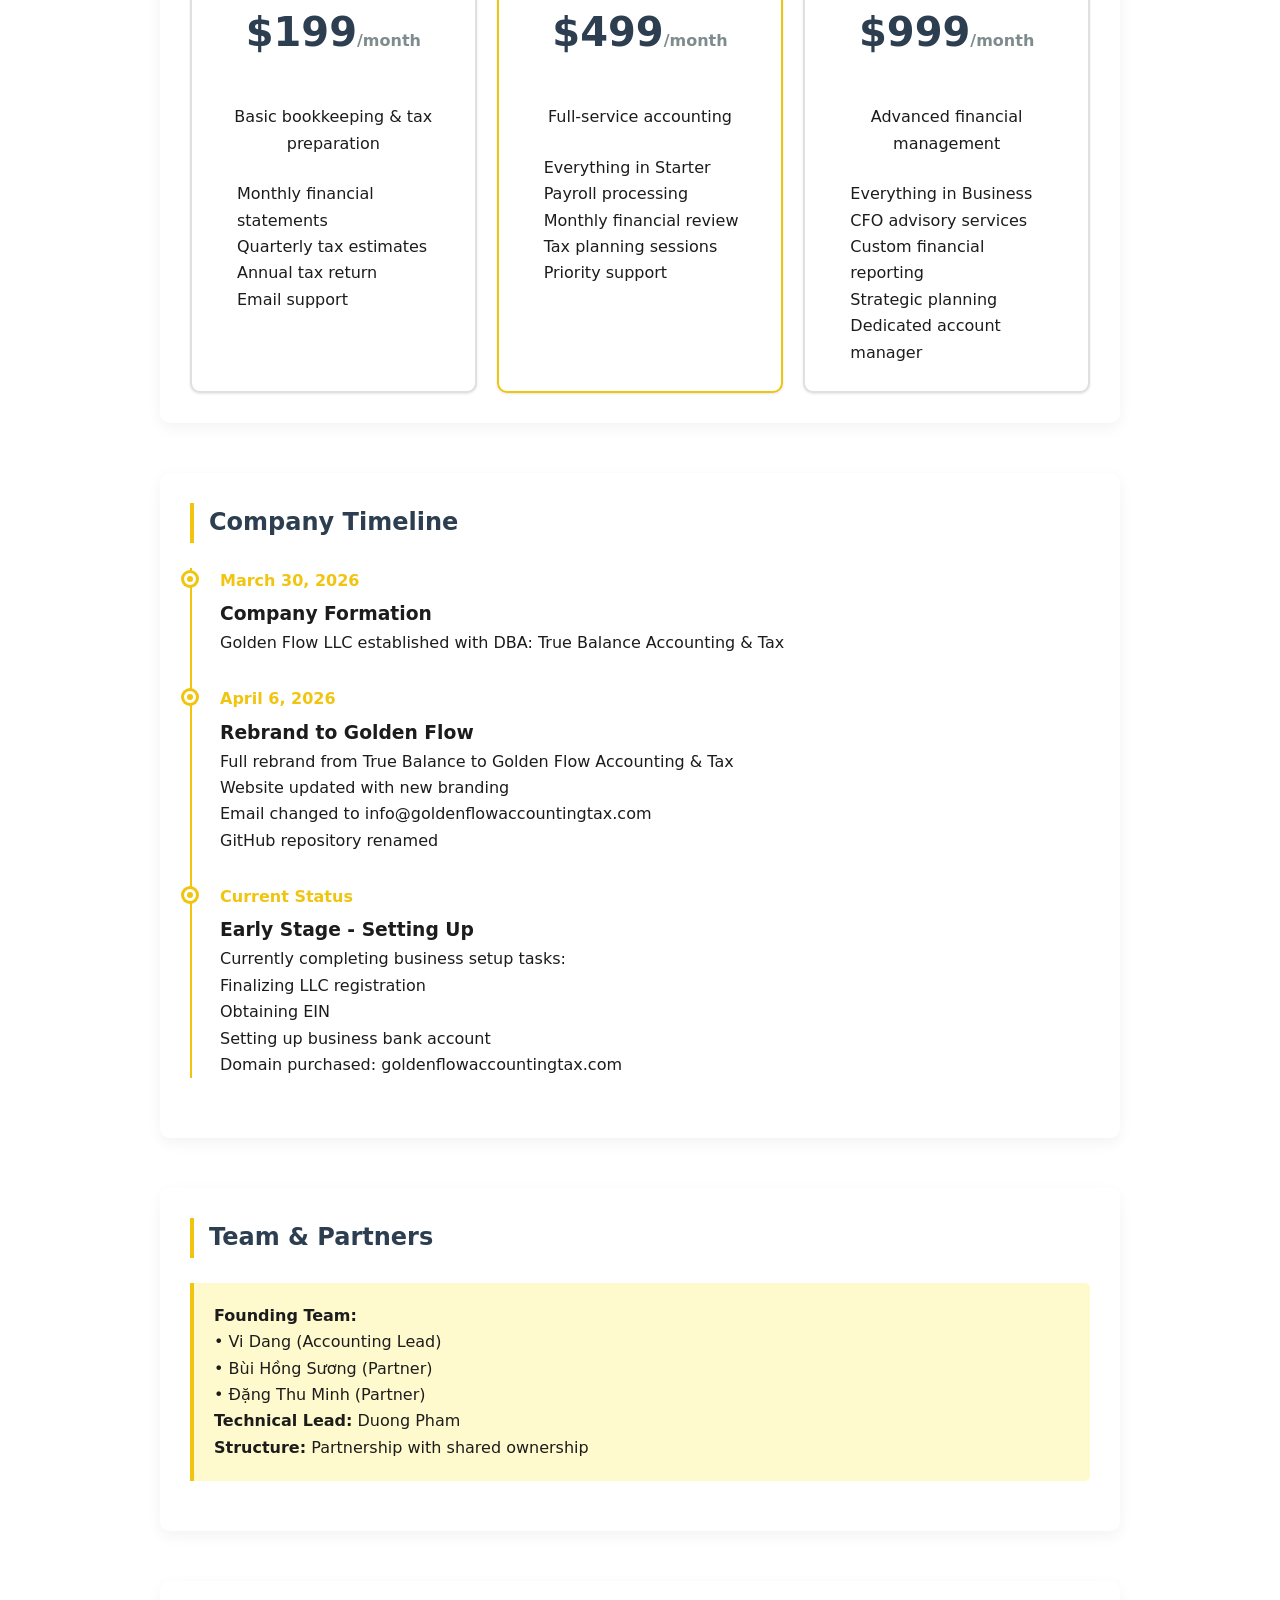
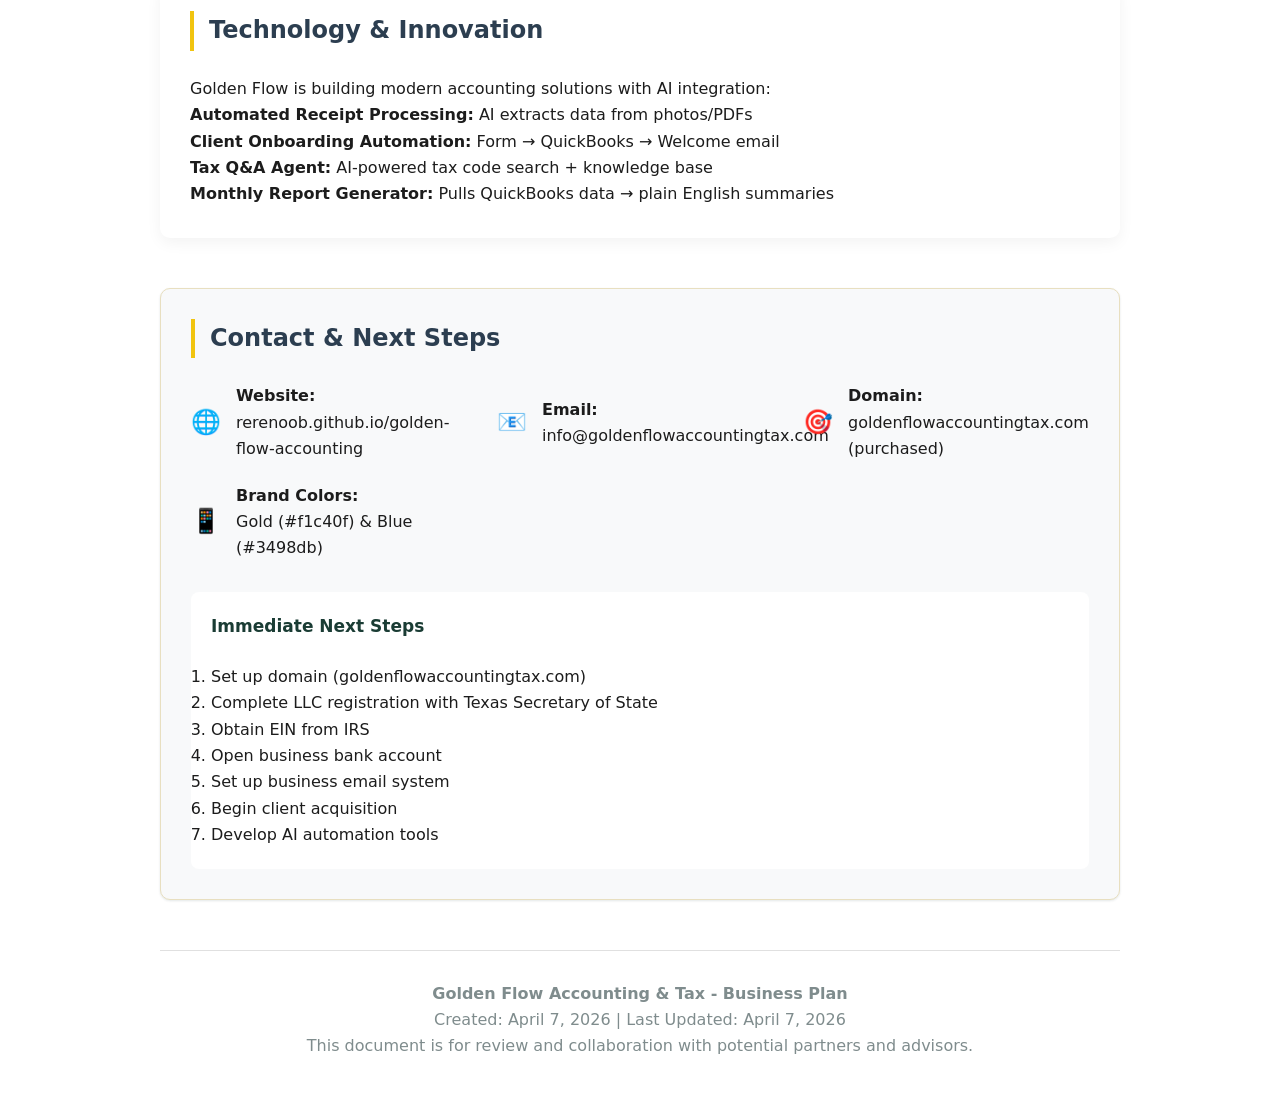
==== commit f560b284: "Add partner names: Bùi Hồng Sương and Đặng Thu Minh" ====
--- a/business-plan.html
+++ b/business-plan.html
@@ -285,7 +285,7 @@
                     <p>Full rebrand from True Balance to Golden Flow Accounting & Tax</p>
                     <ul>
                         <li>Website updated with new branding</li>
-                        <li>Email changed to info@goldenflowaccounting.com</li>
+                        <li>Email changed to info@goldenflowaccountingtax.com</li>
                         <li>GitHub repository renamed</li>
                     </ul>
                 </div>
@@ -297,7 +297,7 @@
                         <li>Finalizing LLC registration</li>
                         <li>Obtaining EIN</li>
                         <li>Setting up business bank account</li>
-                        <li>Registering domain: goldenflowaccounting.com</li>
+                        <li>Domain purchased: goldenflowaccountingtax.com</li>
                     </ul>
                 </div>
             </div>
@@ -306,7 +306,10 @@
         <div class="section">
             <h2 class="section-title">Team & Partners</h2>
             <div class="highlight-box">
-                <strong>Founding Team:</strong> Vi Dang (Accounting Lead) + 2 partners<br>
+                <strong>Founding Team:</strong><br>
+                • Vi Dang (Accounting Lead)<br>
+                • Bùi Hồng Sương (Partner)<br>
+                • Đặng Thu Minh (Partner)<br>
                 <strong>Technical Lead:</strong> Duong Pham<br>
                 <strong>Structure:</strong> Partnership with shared ownership
             </div>
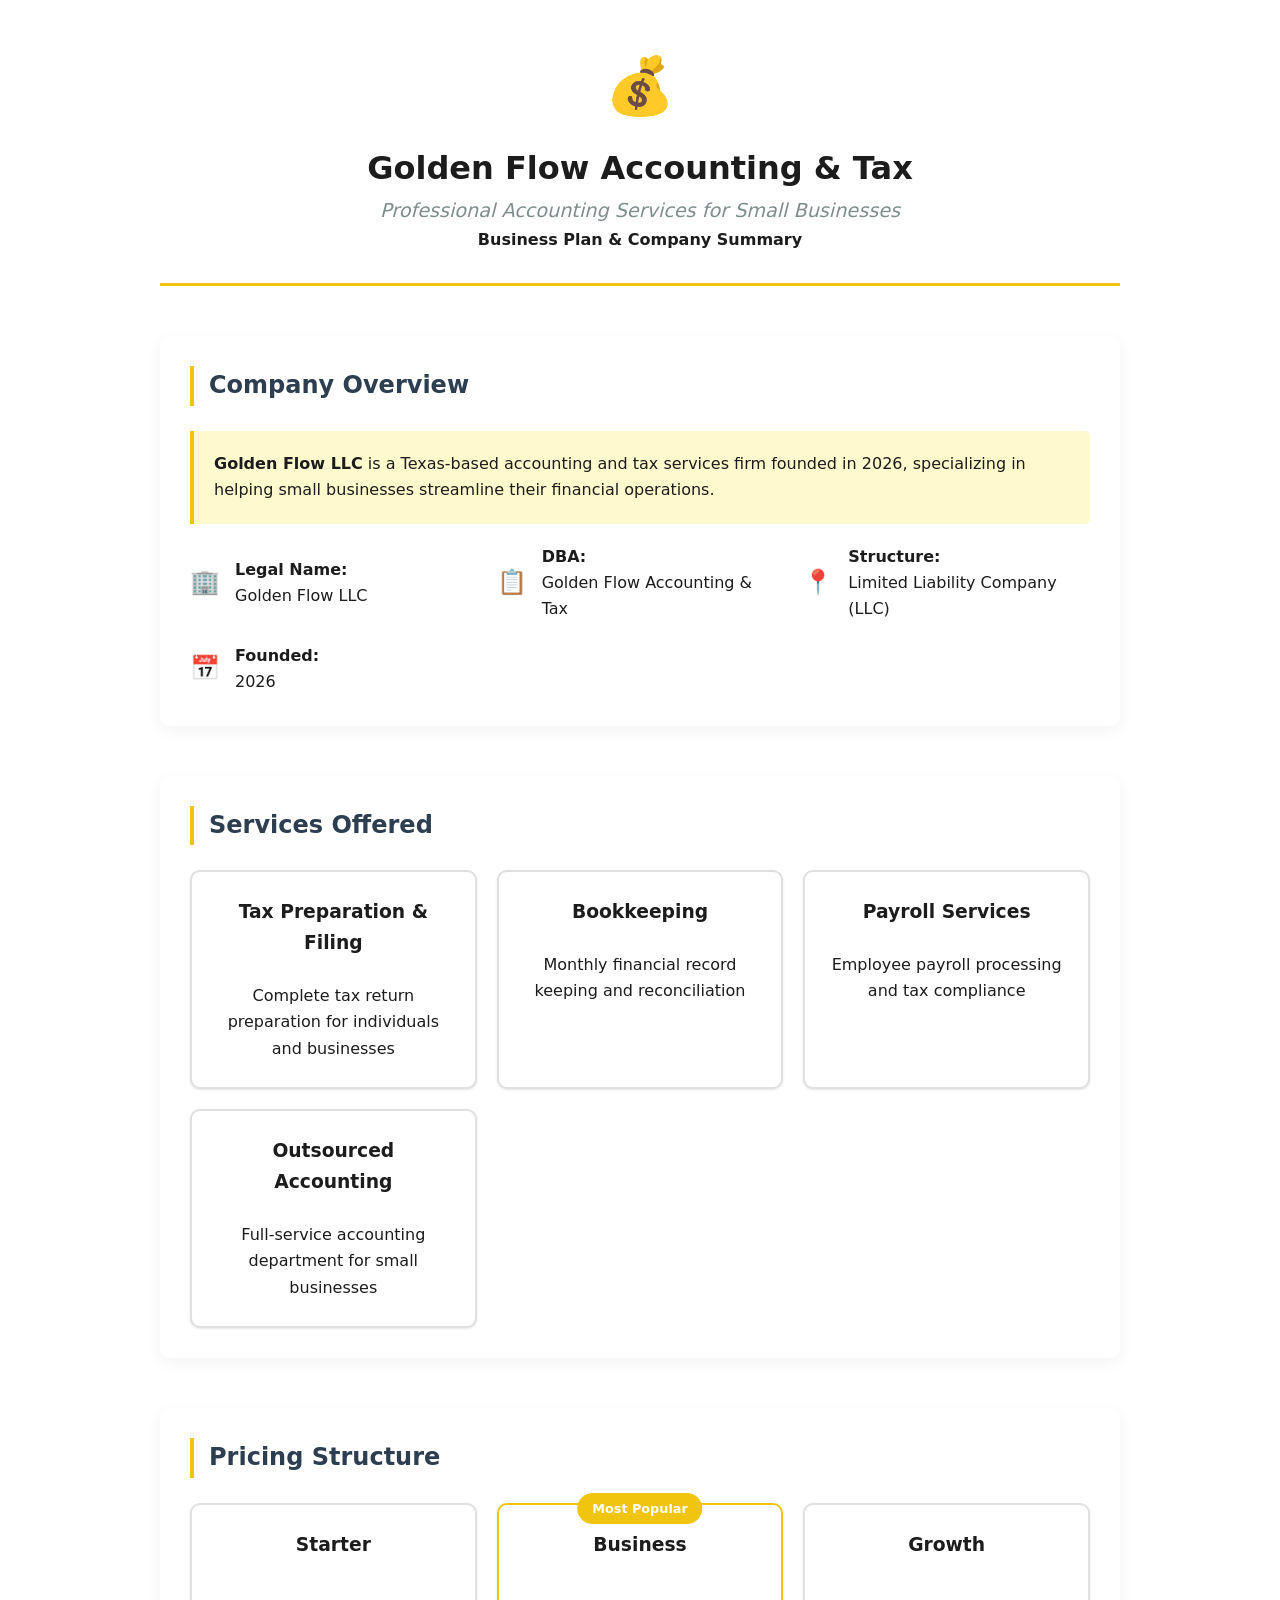
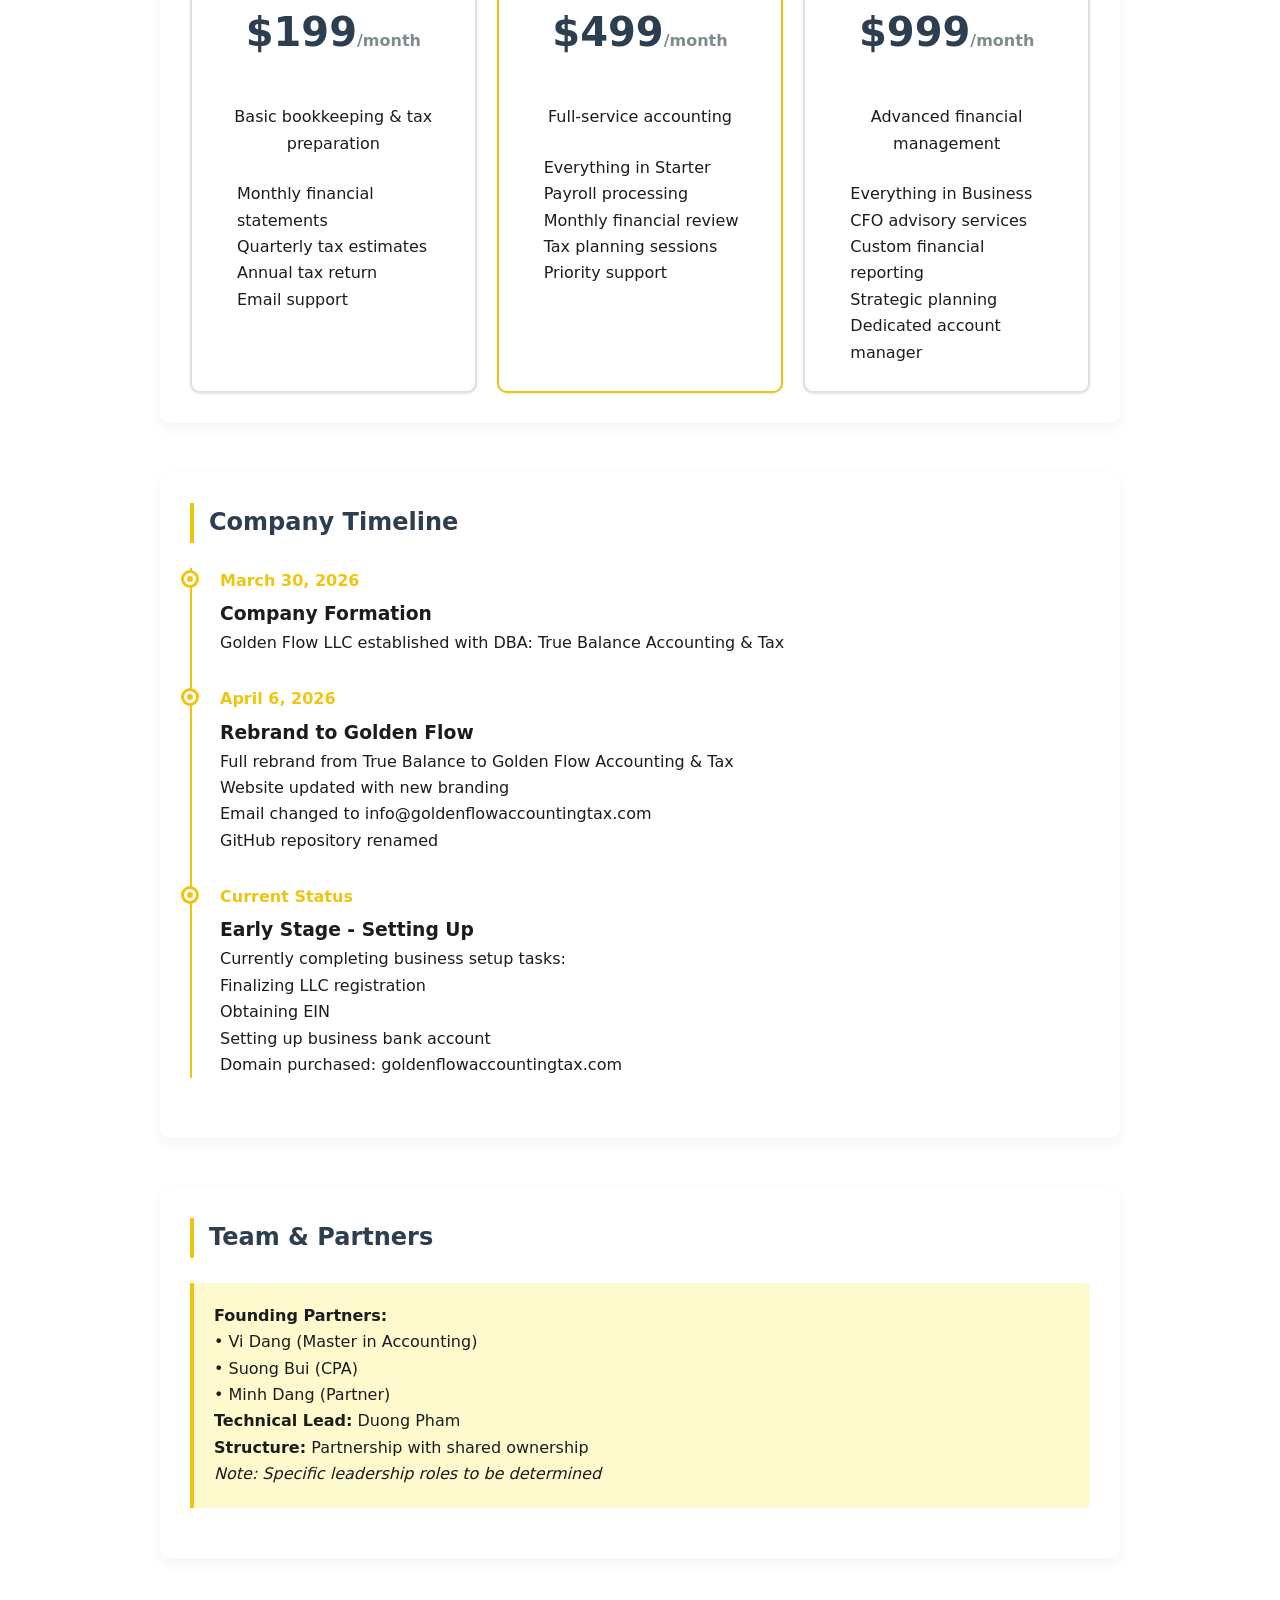
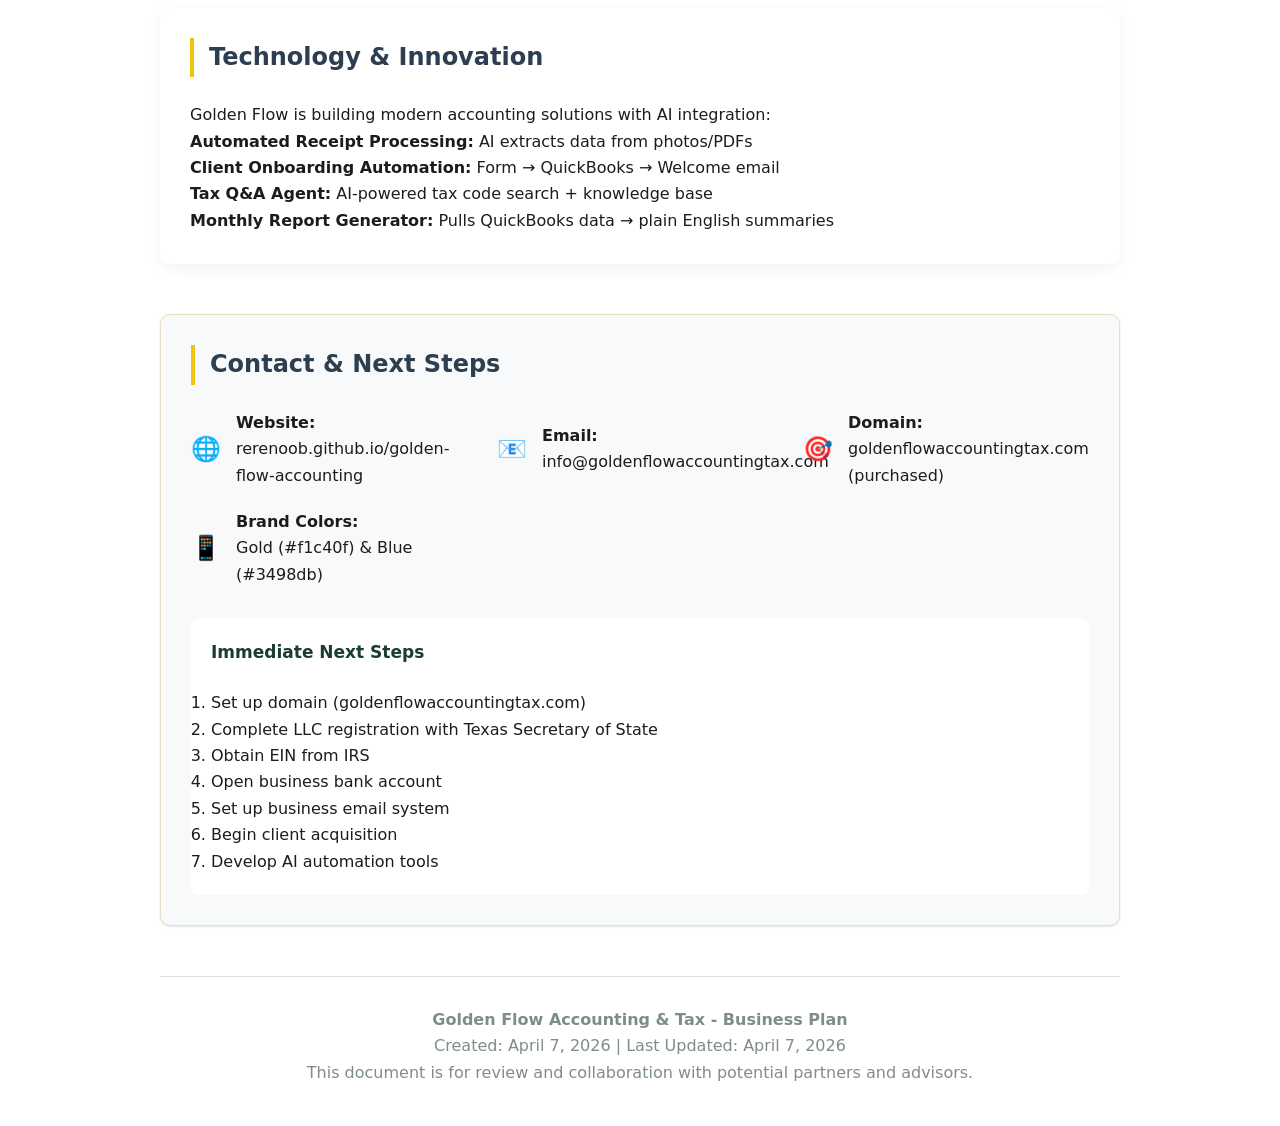
==== commit cf809dfd: "Update partner names to Western format: Suong Bui, Minh Dang" ====
--- a/business-plan.html
+++ b/business-plan.html
@@ -306,12 +306,13 @@
         <div class="section">
             <h2 class="section-title">Team & Partners</h2>
             <div class="highlight-box">
-                <strong>Founding Team:</strong><br>
-                • Vi Dang (Accounting Lead)<br>
-                • Bùi Hồng Sương (Partner)<br>
-                • Đặng Thu Minh (Partner)<br>
+                <strong>Founding Partners:</strong><br>
+                • Vi Dang (Master in Accounting)<br>
+                • Suong Bui (CPA)<br>
+                • Minh Dang (Partner)<br>
                 <strong>Technical Lead:</strong> Duong Pham<br>
-                <strong>Structure:</strong> Partnership with shared ownership
+                <strong>Structure:</strong> Partnership with shared ownership<br>
+                <em>Note: Specific leadership roles to be determined</em>
             </div>
         </div>
 
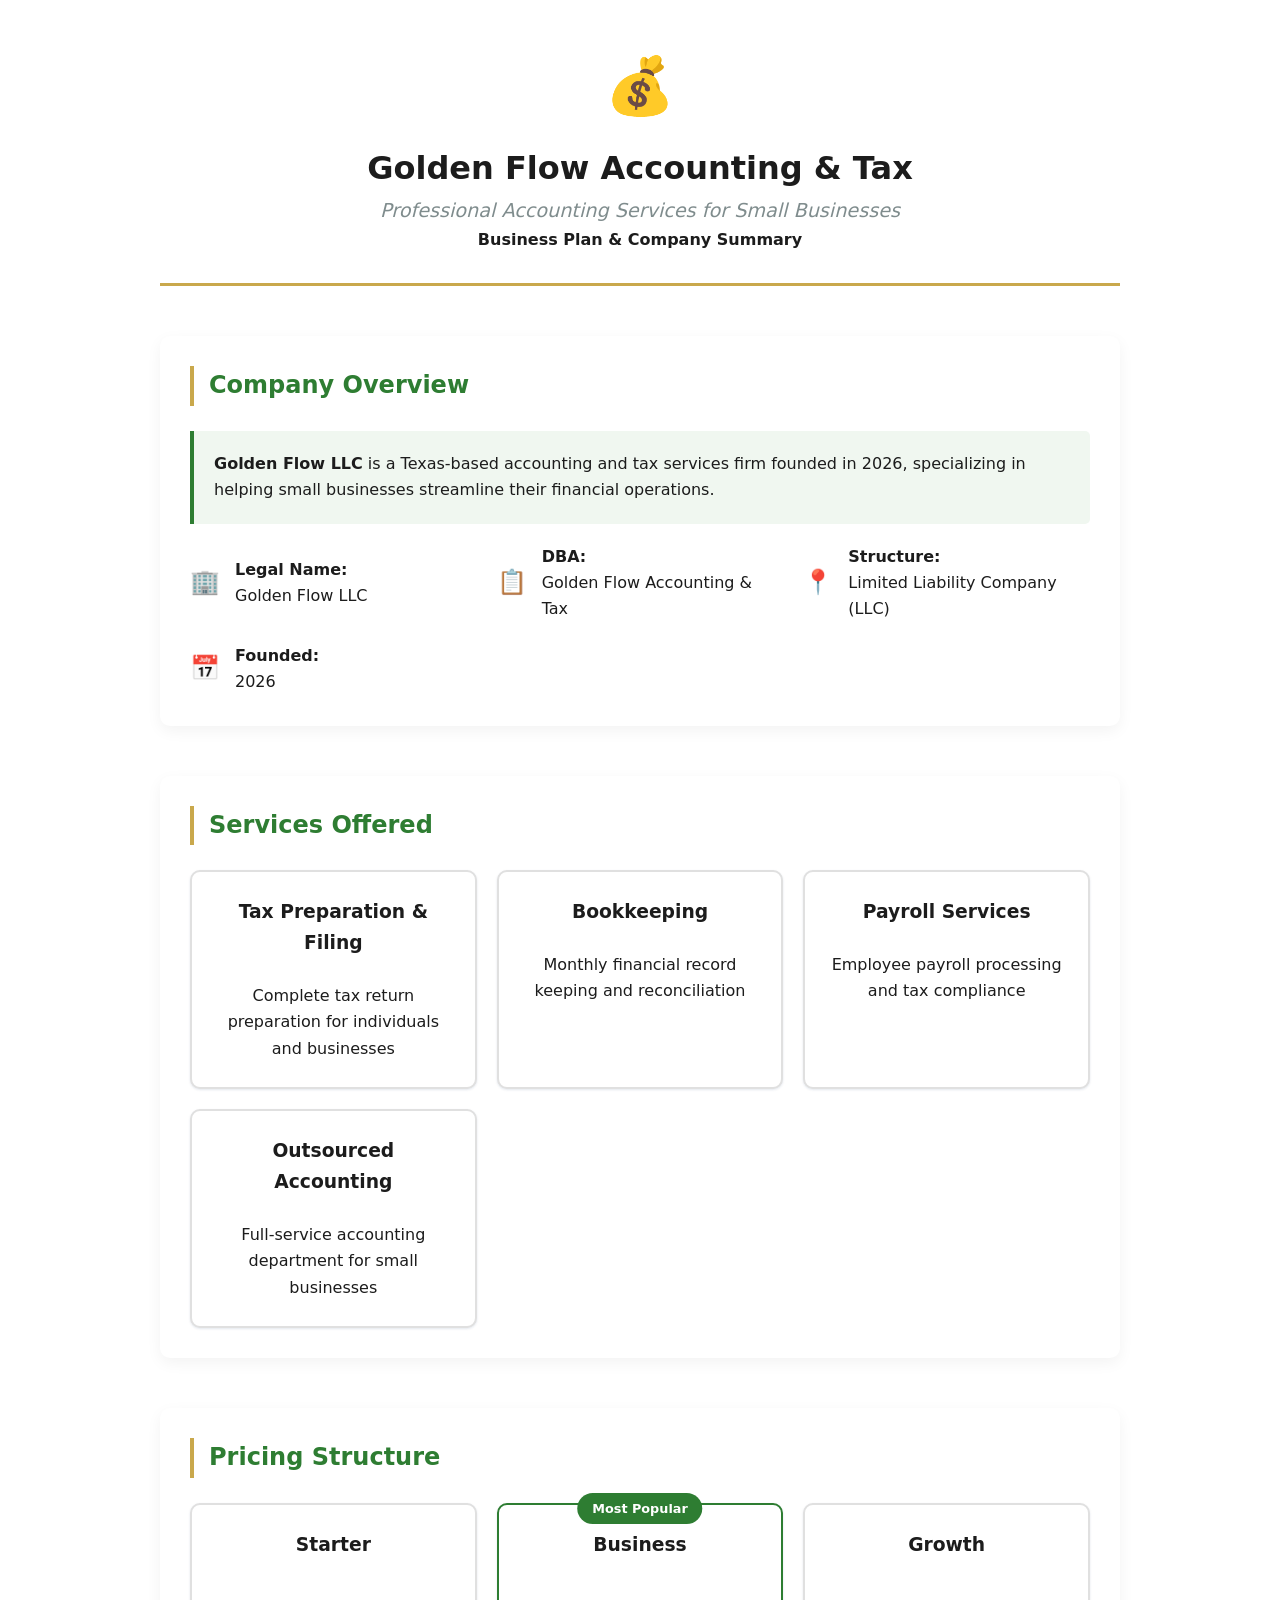
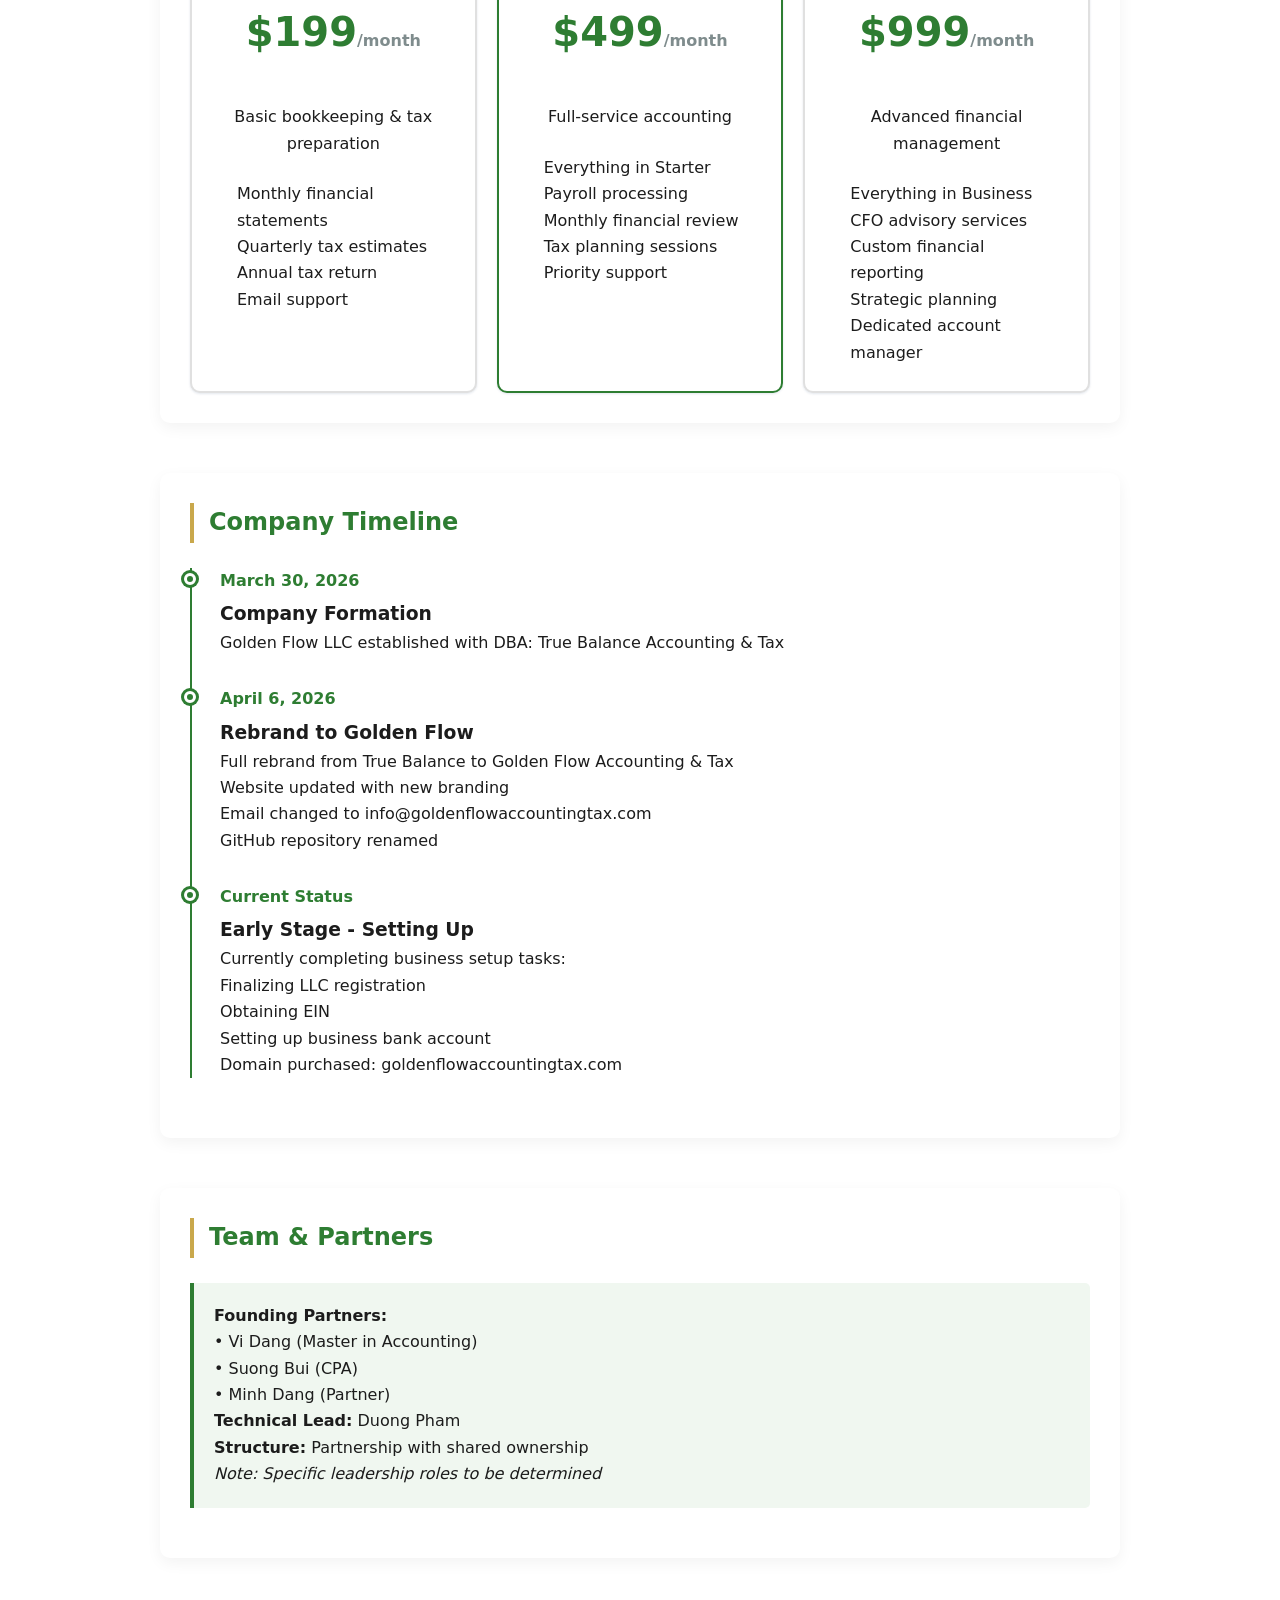
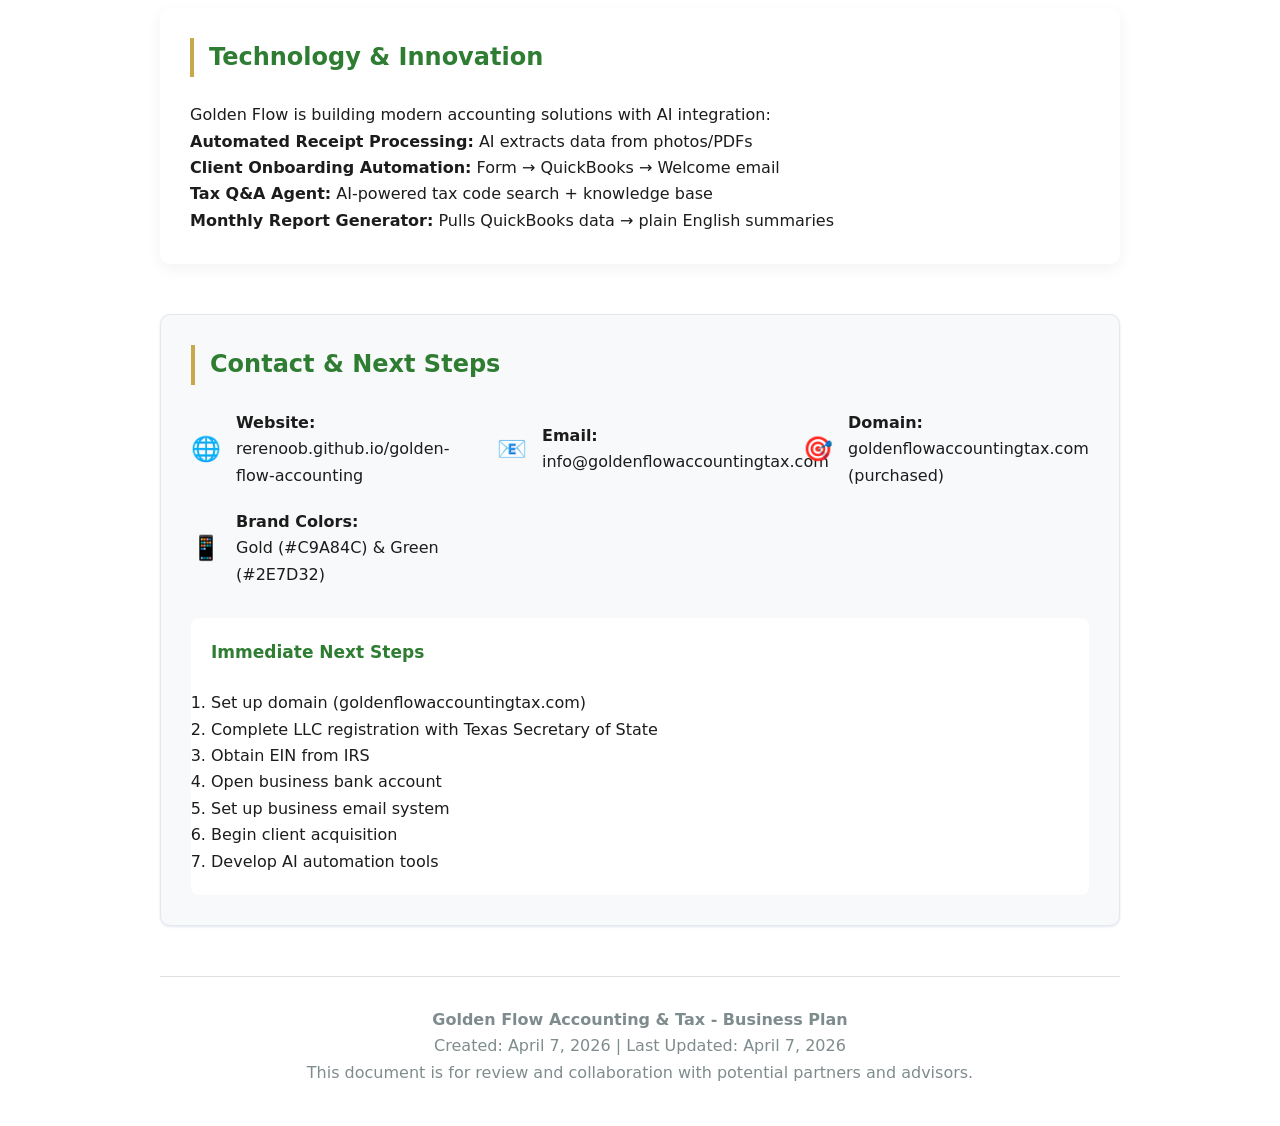
==== commit a0e0ed42: "Update color theme from gold/blue to gold/green" ====
--- a/business-plan.html
+++ b/business-plan.html
@@ -15,11 +15,11 @@
             text-align: center;
             margin-bottom: 50px;
             padding-bottom: 30px;
-            border-bottom: 3px solid #f1c40f;
+            border-bottom: 3px solid #C9A84C;
         }
         .logo {
             font-size: 3.5rem;
-            color: #f1c40f;
+            color: #C9A84C;
             margin-bottom: 10px;
         }
         .tagline {
@@ -35,14 +35,14 @@
             box-shadow: 0 5px 15px rgba(0,0,0,0.05);
         }
         .section-title {
-            color: #2c3e50;
-            border-left: 4px solid #f1c40f;
+            color: #2E7D32;
+            border-left: 4px solid #C9A84C;
             padding-left: 15px;
             margin-bottom: 25px;
         }
         .highlight-box {
-            background: #fffacd;
-            border-left: 4px solid #f1c40f;
+            background: #f0f7f0;
+            border-left: 4px solid #2E7D32;
             padding: 20px;
             margin: 20px 0;
             border-radius: 0 5px 5px 0;
@@ -58,7 +58,7 @@
             top: 0;
             bottom: 0;
             width: 2px;
-            background: #f1c40f;
+            background: #2E7D32;
         }
         .timeline-item {
             position: relative;
@@ -72,13 +72,13 @@
             width: 12px;
             height: 12px;
             border-radius: 50%;
-            background: #f1c40f;
+            background: #2E7D32;
             border: 3px solid white;
-            box-shadow: 0 0 0 3px #f1c40f;
+            box-shadow: 0 0 0 3px #2E7D32;
         }
         .timeline-date {
             font-weight: bold;
-            color: #f1c40f;
+            color: #2E7D32;
             margin-bottom: 5px;
         }
         .pricing-table {
@@ -97,10 +97,10 @@
         }
         .pricing-card:hover {
             transform: translateY(-5px);
-            border-color: #f1c40f;
+            border-color: #C9A84C;
         }
         .pricing-card.featured {
-            border-color: #f1c40f;
+            border-color: #2E7D32;
             position: relative;
         }
         .pricing-card.featured:before {
@@ -109,7 +109,7 @@
             top: -12px;
             left: 50%;
             transform: translateX(-50%);
-            background: #f1c40f;
+            background: #2E7D32;
             color: white;
             padding: 5px 15px;
             border-radius: 20px;
@@ -119,7 +119,7 @@
         .price {
             font-size: 2.5rem;
             font-weight: bold;
-            color: #2c3e50;
+            color: #2E7D32;
             margin: 15px 0;
         }
         .price span {
@@ -145,7 +145,7 @@
         }
         .contact-icon {
             font-size: 1.5rem;
-            color: #f1c40f;
+            color: #C9A84C;
         }
         @media (max-width: 768px) {
             .business-plan {
@@ -355,7 +355,7 @@
                     <div class="contact-icon">📱</div>
                     <div>
                         <strong>Brand Colors:</strong><br>
-                        Gold (#f1c40f) & Blue (#3498db)
+                        Gold (#C9A84C) & Green (#2E7D32)
                     </div>
                 </div>
             </div>
--- a/style.css
+++ b/style.css
@@ -4,19 +4,19 @@
 
 /* ── Custom Properties ─────────────────────────────────────────── */
 :root {
-  --color-primary:       #1A3C34;   /* Deep forest green */
-  --color-primary-dark:  #122820;
-  --color-primary-mid:   #2C5F2E;
+  --color-primary:       #2E7D32;   /* Deep forest green */
+  --color-primary-dark:  #1B5E20;
+  --color-primary-mid:   #388E3C;
   --color-accent:        #C9A84C;   /* Warm gold */
   --color-accent-dark:   #A8892E;
   --color-accent-light:  #F5ECD0;
   --color-gold:          #C9A84C;   /* Gold highlight */
   --color-text:          #1C1C1C;
-  --color-text-muted:    #5A5A4A;
-  --color-border:        #E8DFC0;
+  --color-text-muted:    #64748B;
+  --color-border:        #E2E8F0;
   --color-bg:            #ffffff;
-  --color-bg-alt:        #FAFAF7;
-  --color-bg-dark:       #111A0F;
+  --color-bg-alt:        #F8F9FC;
+  --color-bg-dark:       #1B3A2B;
 
   --font-sans:   'Inter', system-ui, -apple-system, sans-serif;
   --font-serif:  'Merriweather', Georgia, serif;
@@ -26,9 +26,9 @@
   --radius-lg:   20px;
   --radius-xl:   32px;
 
-  --shadow-sm:   0 1px 3px rgba(26,60,52,.07), 0 1px 2px rgba(26,60,52,.05);
-  --shadow-md:   0 4px 16px rgba(26,60,52,.10), 0 2px 6px rgba(26,60,52,.06);
-  --shadow-lg:   0 12px 40px rgba(26,60,52,.14), 0 4px 12px rgba(26,60,52,.08);
+  --shadow-sm:   0 1px 3px rgba(27,58,107,.07), 0 1px 2px rgba(27,58,107,.05);
+  --shadow-md:   0 4px 16px rgba(27,58,107,.10), 0 2px 6px rgba(27,58,107,.06);
+  --shadow-lg:   0 12px 40px rgba(27,58,107,.14), 0 4px 12px rgba(27,58,107,.08);
 
   --transition:  all 0.22s ease;
   --max-w:       1160px;
@@ -853,7 +853,7 @@
   width: 100%;
 }
 
-input::placeholder, textarea::placeholder { color: #B0A888; }
+input::placeholder, textarea::placeholder { color: #94A3B8; }
 
 input:focus, select:focus, textarea:focus {
   border-color: var(--color-accent);
@@ -1138,3 +1138,5 @@
   .hero { padding: 40px 0; }
   .section { padding: 40px 0; }
 }
+
+/* cache-bust: 1774931670 */
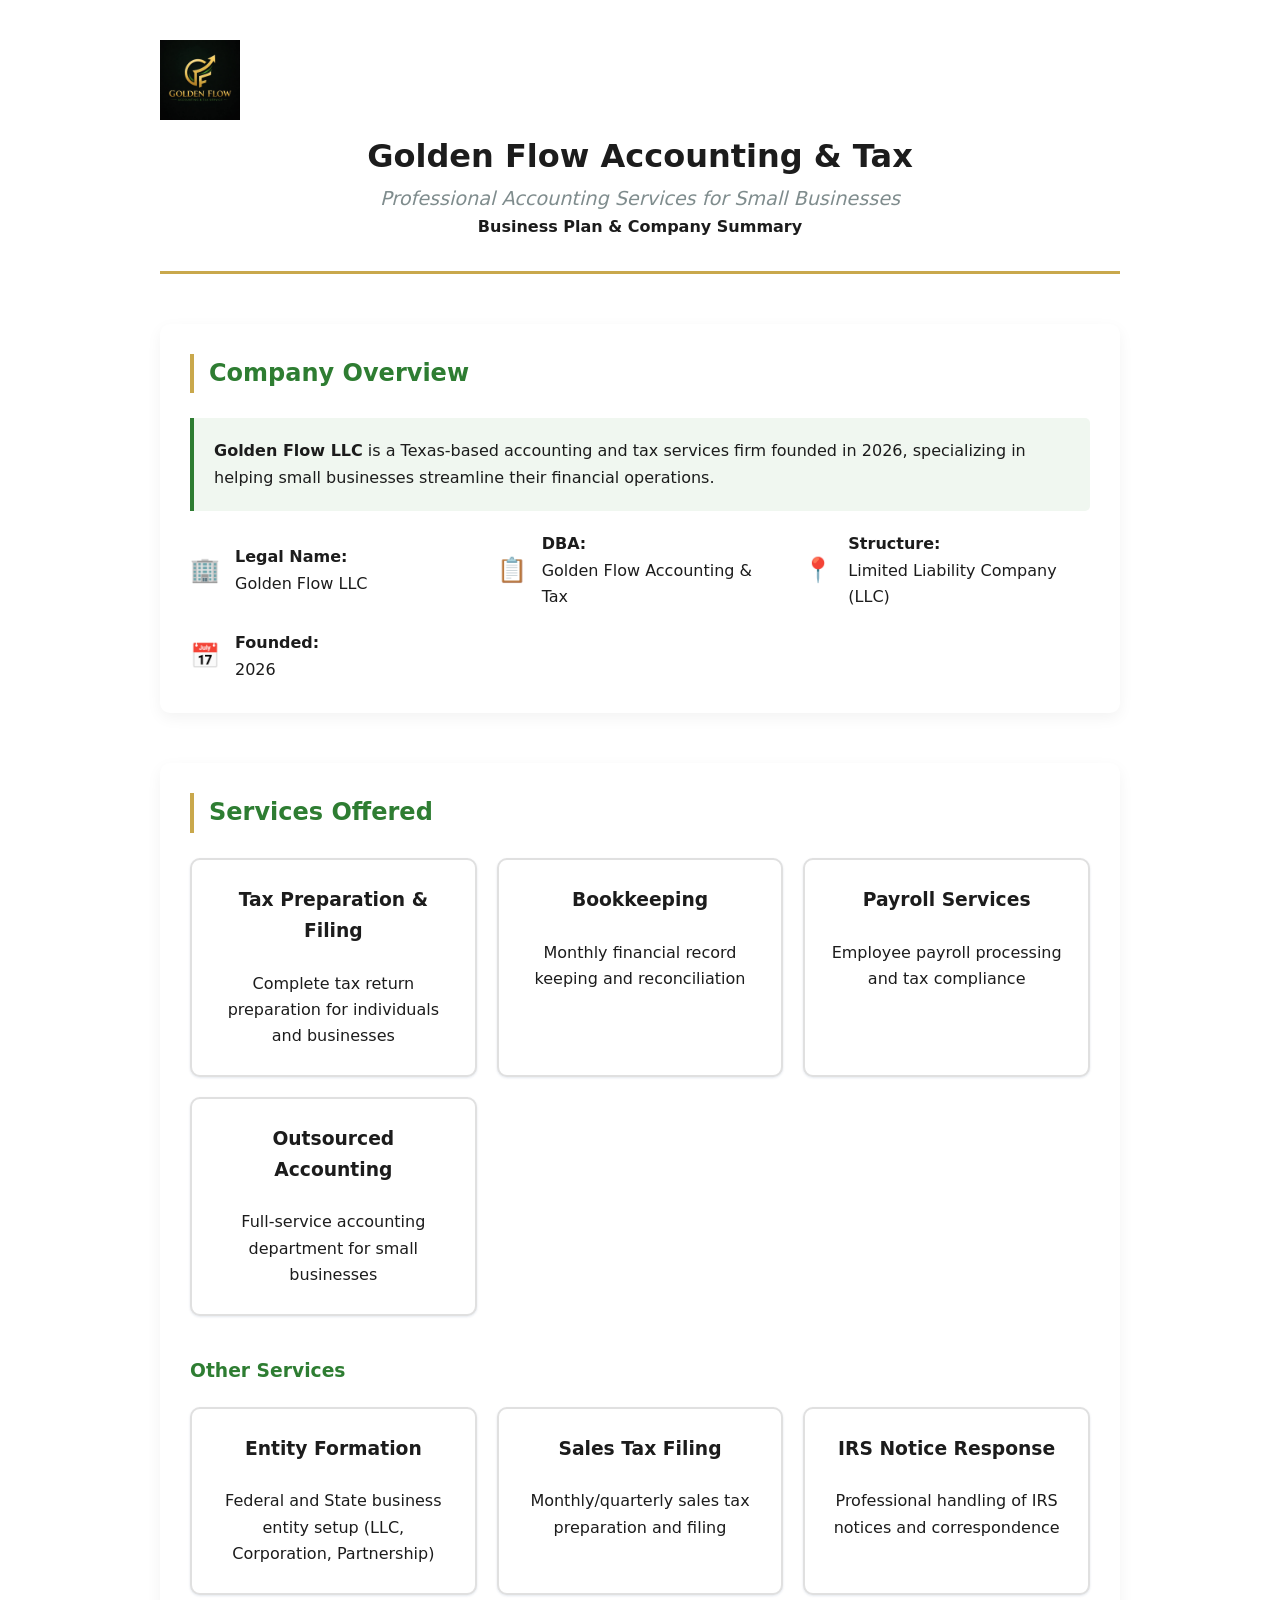
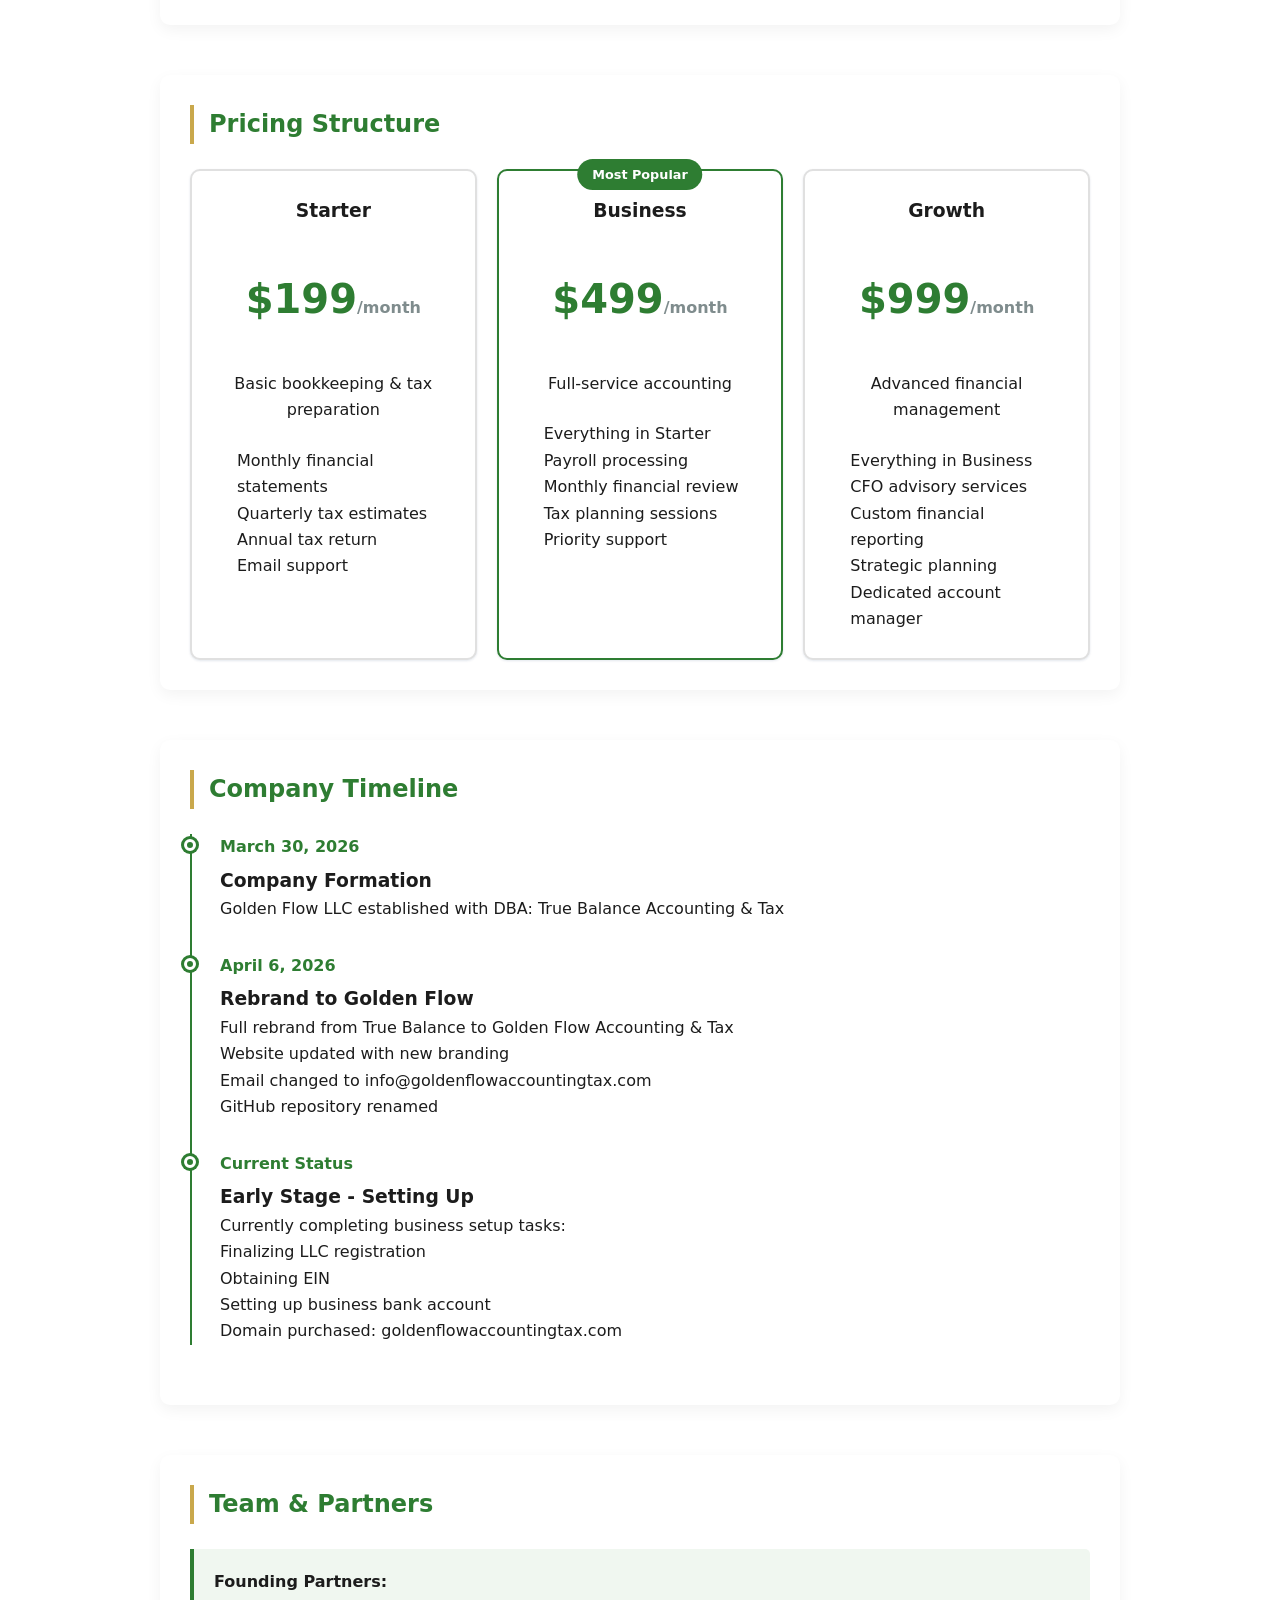
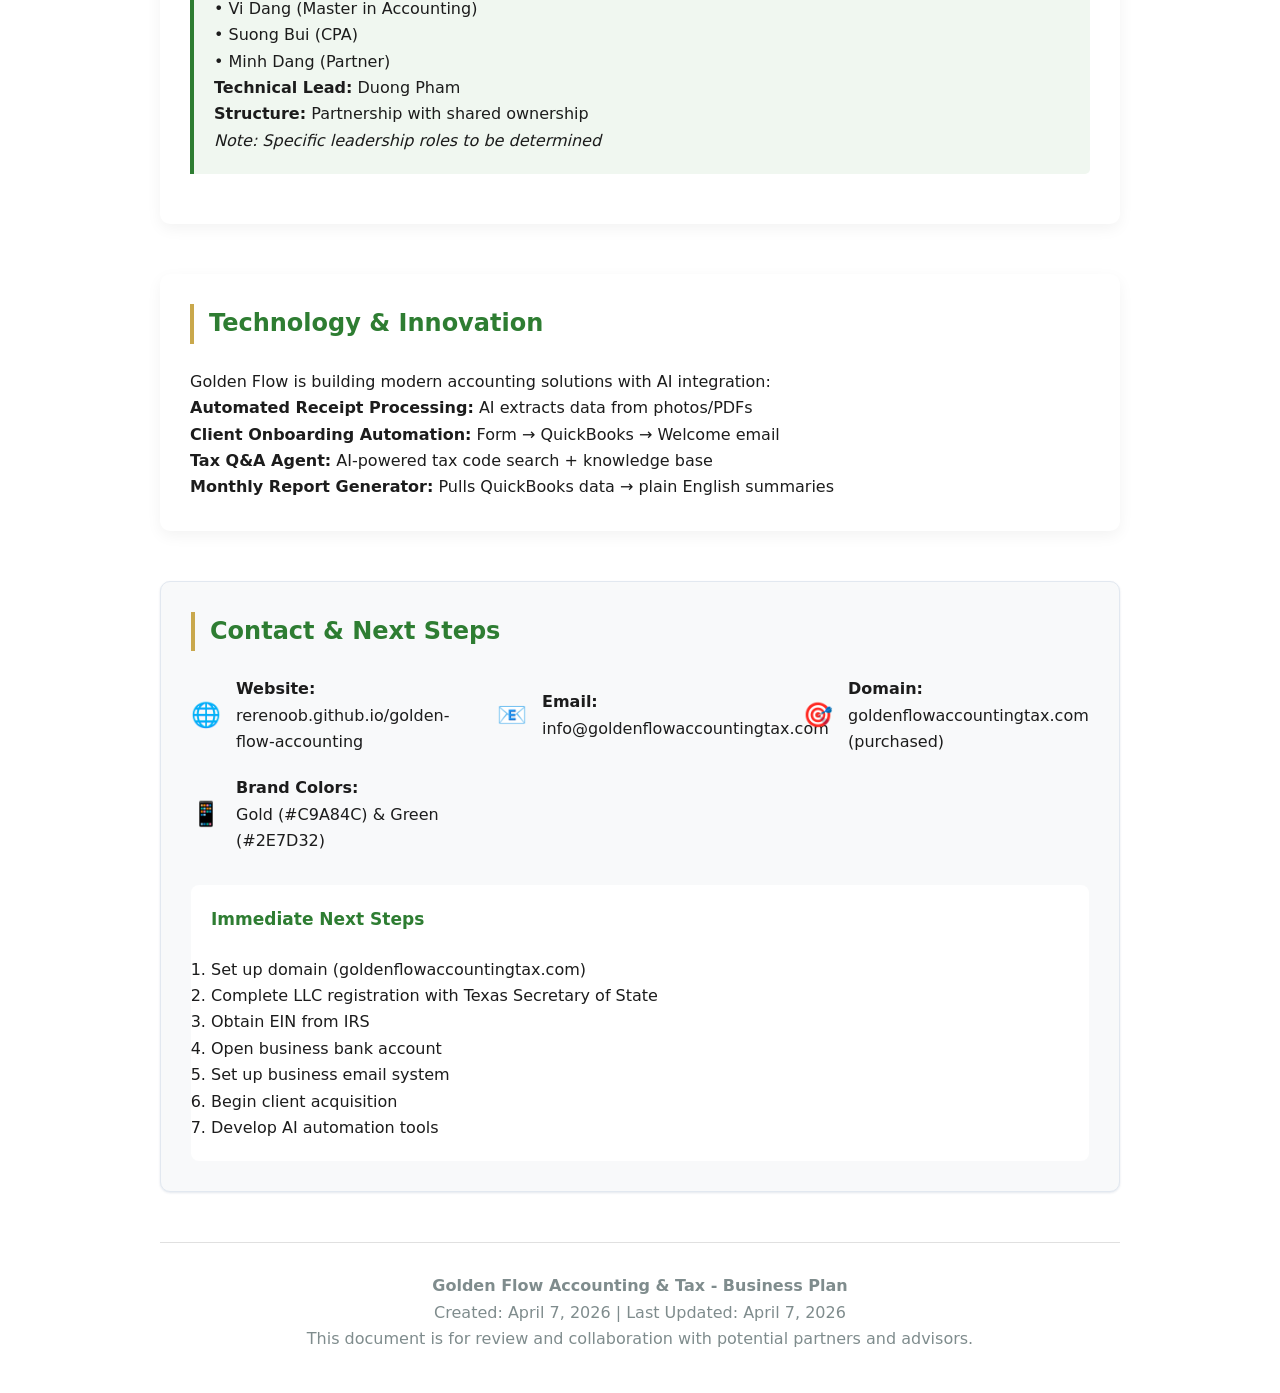
==== commit 70c56c09: "Replace logo with goldenflow-logo.jpeg and update cache-busting to v=3" ====
--- a/business-plan.html
+++ b/business-plan.html
@@ -18,9 +18,11 @@
             border-bottom: 3px solid #C9A84C;
         }
         .logo {
-            font-size: 3.5rem;
-            color: #C9A84C;
             margin-bottom: 10px;
+        }
+        .logo img {
+            height: 80px;
+            width: auto;
         }
         .tagline {
             font-size: 1.2rem;
@@ -163,7 +165,9 @@
 <body>
     <div class="business-plan">
         <div class="header">
-            <div class="logo">💰</div>
+            <div class="logo">
+                <img src="logo.png?v=3" alt="Golden Flow Accounting and Tax" style="height: 80px; width: auto;" />
+            </div>
             <h1>Golden Flow Accounting & Tax</h1>
             <p class="tagline">Professional Accounting Services for Small Businesses</p>
             <p><strong>Business Plan & Company Summary</strong></p>
@@ -226,6 +230,24 @@
                 <div class="pricing-card">
                     <h3>Outsourced Accounting</h3>
                     <p>Full-service accounting department for small businesses</p>
+                </div>
+            </div>
+            
+            <div style="margin-top: 40px;">
+                <h3 style="color: #2E7D32; margin-bottom: 20px;">Other Services</h3>
+                <div class="pricing-table">
+                    <div class="pricing-card">
+                        <h3>Entity Formation</h3>
+                        <p>Federal and State business entity setup (LLC, Corporation, Partnership)</p>
+                    </div>
+                    <div class="pricing-card">
+                        <h3>Sales Tax Filing</h3>
+                        <p>Monthly/quarterly sales tax preparation and filing</p>
+                    </div>
+                    <div class="pricing-card">
+                        <h3>IRS Notice Response</h3>
+                        <p>Professional handling of IRS notices and correspondence</p>
+                    </div>
                 </div>
             </div>
         </div>
